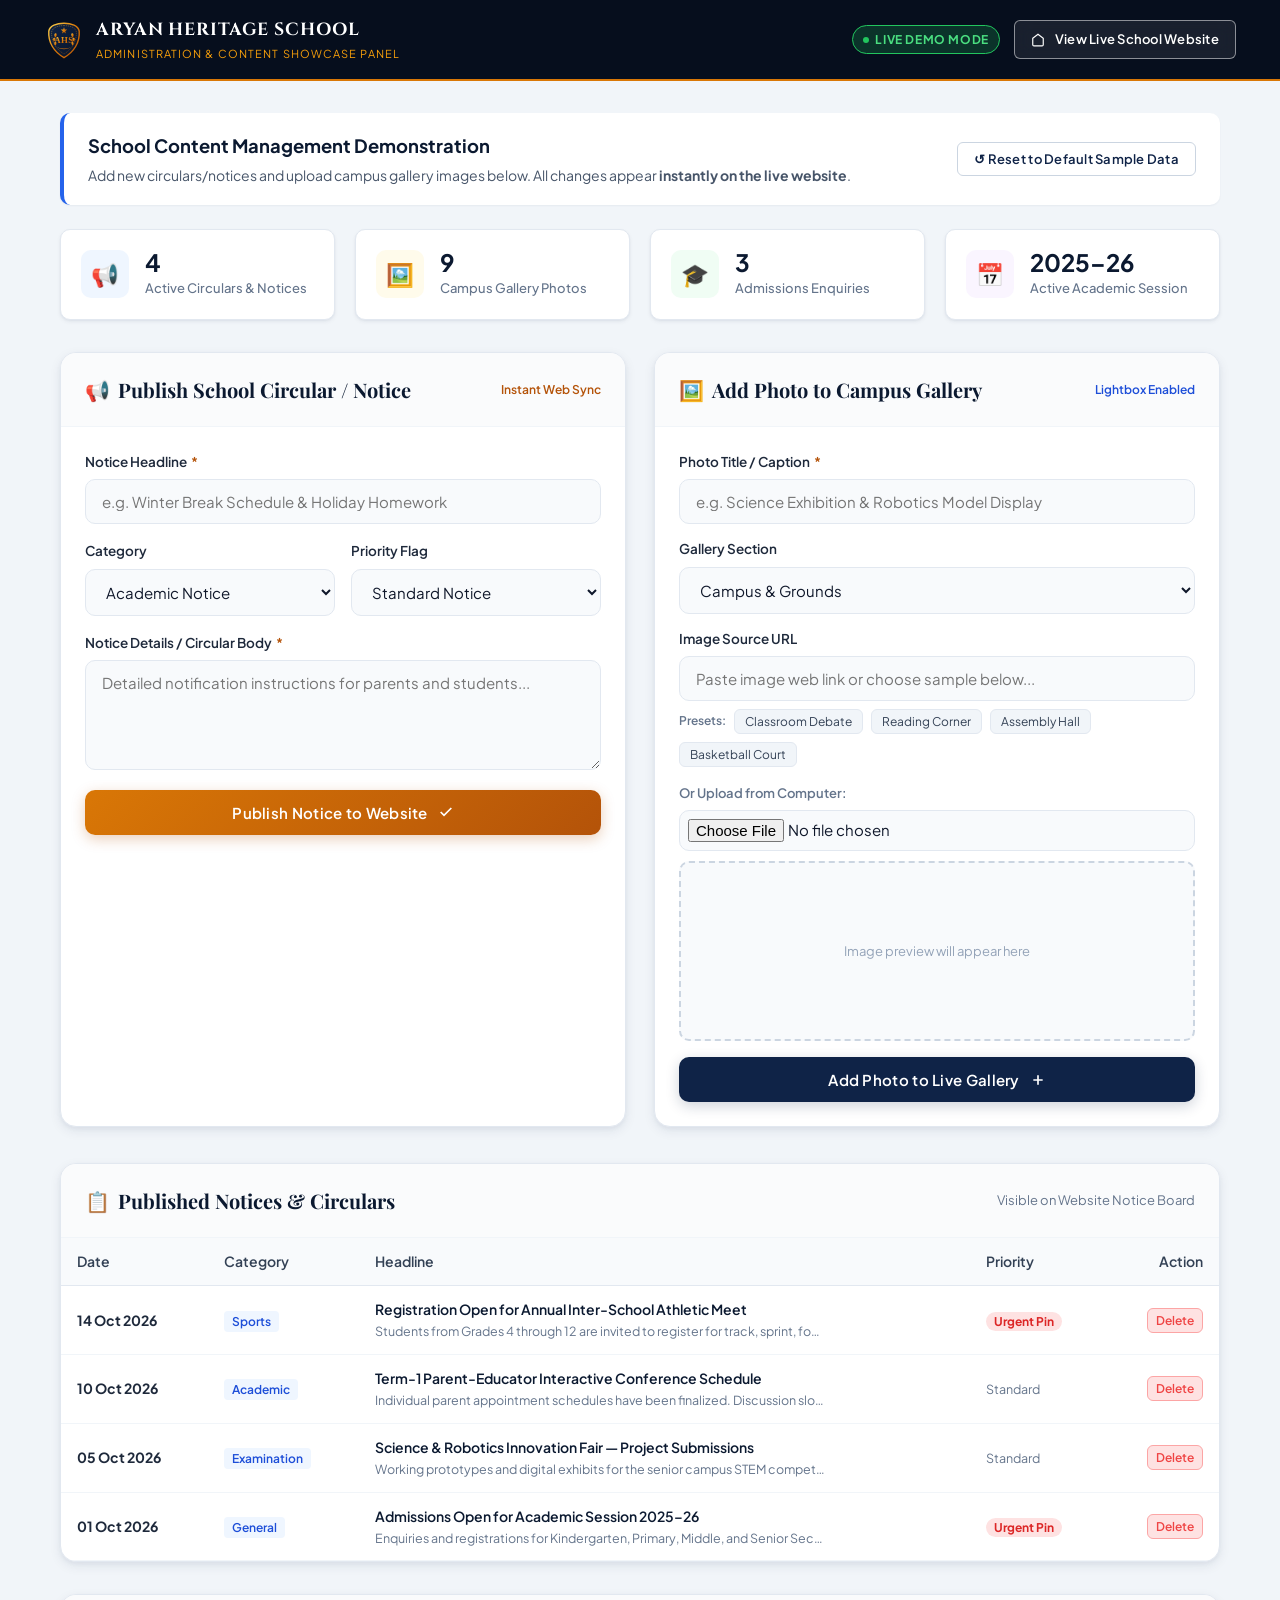
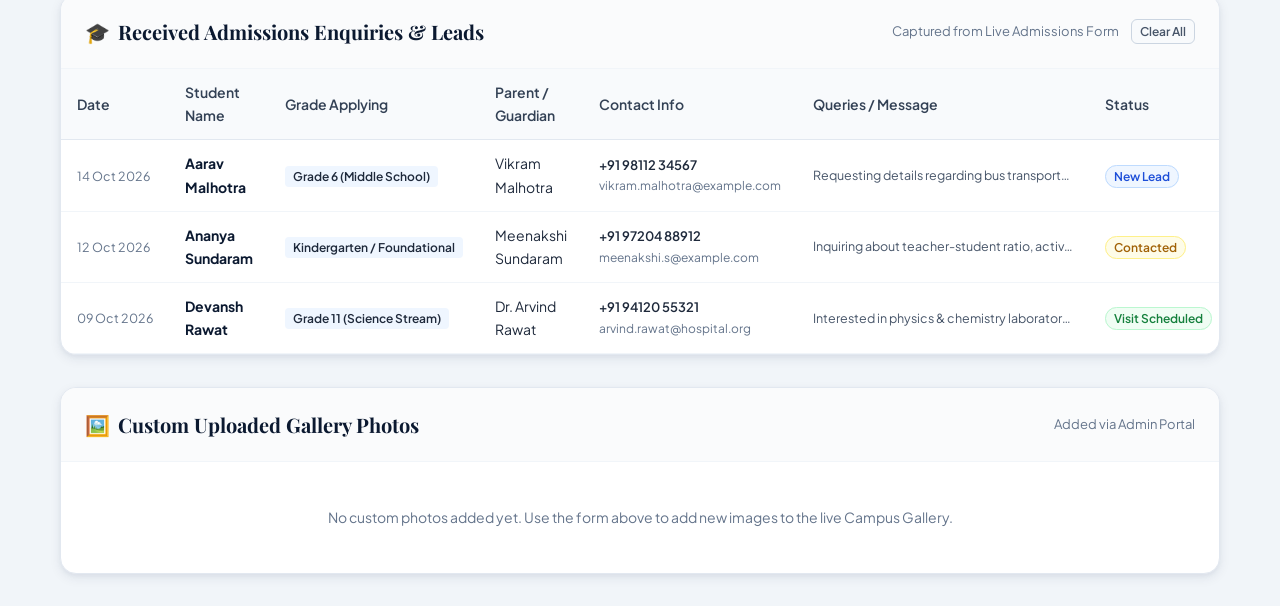
==== admin.html @ a8ad8903 "first commit" ====
<!DOCTYPE html>
<html lang="en">
<head>
  <meta charset="UTF-8">
  <meta name="viewport" content="width=device-width, initial-scale=1.0">
  <title>Admin Portal | Aryan Heritage School Showcase</title>
  <link rel="icon" type="image/svg+xml" href="assets/favicon.svg">
  
  <!-- Google Fonts -->
  <link rel="preconnect" href="https://fonts.googleapis.com">
  <link rel="preconnect" href="https://fonts.gstatic.com" crossorigin>
  <link href="https://fonts.googleapis.com/css2?family=Cinzel:wght@600;700&family=Playfair+Display:wght@600;700&family=Plus+Jakarta+Sans:wght@400;500;600;700&display=swap" rel="stylesheet">
  
  <link rel="stylesheet" href="css/style.css">
  <style>
    /* Admin Portal Specific Styles */
    .admin-body {
      background-color: #f1f5f9;
      min-height: 100vh;
      display: flex;
      flex-direction: column;
    }
    .admin-nav {
      background-color: var(--color-navy-950);
      color: #fff;
      padding: 16px 0;
      border-bottom: 2px solid var(--color-gold-400);
      position: sticky;
      top: 0;
      z-index: 100;
    }
    .admin-nav-inner {
      display: flex;
      align-items: center;
      justify-content: space-between;
      flex-wrap: wrap;
      gap: 16px;
    }
    .admin-brand {
      display: flex;
      align-items: center;
      gap: 12px;
    }
    .admin-badge-live {
      background-color: rgba(34, 197, 94, 0.2);
      border: 1px solid #22c55e;
      color: #4ade80;
      padding: 4px 10px;
      border-radius: var(--radius-full);
      font-size: 0.75rem;
      font-weight: 700;
      letter-spacing: 0.05em;
      text-transform: uppercase;
      display: flex;
      align-items: center;
      gap: 6px;
    }
    .admin-badge-live::before {
      content: "";
      width: 6px;
      height: 6px;
      border-radius: 50%;
      background-color: #22c55e;
      display: inline-block;
    }
    .admin-dashboard-container {
      max-width: 1200px;
      margin: 32px auto;
      padding: 0 20px;
      flex-grow: 1;
      width: 100%;
    }
    .admin-stats-row {
      display: grid;
      grid-template-columns: repeat(4, 1fr);
      gap: 20px;
      margin-bottom: 32px;
    }
    .admin-stat-card {
      background: #fff;
      border-radius: var(--radius-md);
      padding: 20px;
      border: 1px solid var(--color-slate-200);
      box-shadow: var(--shadow-sm);
      display: flex;
      align-items: center;
      gap: 16px;
    }
    .admin-stat-icon {
      width: 48px;
      height: 48px;
      border-radius: var(--radius-md);
      display: flex;
      align-items: center;
      justify-content: center;
      font-size: 1.4rem;
    }
    .stat-blue { background: var(--color-blue-50); color: var(--color-blue-600); }
    .stat-gold { background: var(--color-gold-50); color: var(--color-gold-500); }
    .stat-green { background: #f0fdf4; color: #16a34a; }
    .stat-purple { background: #faf5ff; color: #9333ea; }
    
    .admin-stat-val {
      font-size: 1.5rem;
      font-weight: 700;
      color: var(--color-navy-900);
      line-height: 1;
      margin-bottom: 4px;
    }
    .admin-stat-lbl {
      font-size: 0.8125rem;
      color: var(--color-slate-500);
      font-weight: 500;
    }
    .admin-main-grid {
      display: grid;
      grid-template-columns: 1fr 1fr;
      gap: 28px;
      margin-bottom: 36px;
    }
    .admin-card {
      background: #fff;
      border-radius: var(--radius-lg);
      border: 1px solid var(--color-slate-200);
      box-shadow: var(--shadow-md);
      overflow: hidden;
    }
    .admin-card-header {
      padding: 20px 24px;
      border-bottom: 1px solid var(--color-slate-100);
      display: flex;
      align-items: center;
      justify-content: space-between;
      background: #fafbfc;
    }
    .admin-card-title {
      font-family: var(--font-serif);
      font-size: 1.25rem;
      font-weight: 700;
      color: var(--color-navy-900);
      display: flex;
      align-items: center;
      gap: 8px;
    }
    .admin-card-body {
      padding: 24px;
    }
    .admin-preset-strip {
      display: flex;
      align-items: center;
      gap: 8px;
      margin-top: 8px;
      margin-bottom: 16px;
      flex-wrap: wrap;
    }
    .admin-preset-btn {
      font-size: 0.75rem;
      padding: 4px 10px;
      border-radius: var(--radius-sm);
      background: var(--color-slate-100);
      border: 1px solid var(--color-slate-200);
      color: var(--color-slate-700);
      cursor: pointer;
      transition: var(--transition);
    }
    .admin-preset-btn:hover {
      background: var(--color-navy-800);
      color: #fff;
    }
    .admin-img-preview-box {
      width: 100%;
      height: 180px;
      border-radius: var(--radius-md);
      border: 2px dashed var(--color-slate-300);
      background: #f8fafc;
      display: flex;
      align-items: center;
      justify-content: center;
      overflow: hidden;
      margin-top: 8px;
      margin-bottom: 16px;
    }
    .admin-img-preview {
      width: 100%;
      height: 100%;
      object-fit: cover;
      display: none;
    }
    .admin-img-placeholder {
      font-size: 0.8125rem;
      color: var(--color-slate-400);
      text-align: center;
    }
    .admin-toast {
      position: fixed;
      bottom: 24px;
      right: 24px;
      background: var(--color-navy-900);
      color: #fff;
      padding: 14px 20px;
      border-radius: var(--radius-md);
      box-shadow: 0 10px 30px rgba(0, 0, 0, 0.3);
      border-left: 4px solid var(--color-gold-400);
      display: flex;
      align-items: center;
      gap: 12px;
      z-index: 9999;
      transform: translateY(100px);
      opacity: 0;
      transition: all 0.3s ease;
      font-size: 0.9375rem;
    }
    .admin-toast.show {
      transform: translateY(0);
      opacity: 1;
    }
    .admin-table {
      width: 100%;
      border-collapse: collapse;
      font-size: 0.875rem;
    }
    .admin-table th {
      background: #f8fafc;
      padding: 12px 16px;
      text-align: left;
      font-weight: 600;
      color: var(--color-slate-700);
      border-bottom: 1px solid var(--color-slate-200);
    }
    .admin-table td {
      padding: 12px 16px;
      border-bottom: 1px solid var(--color-slate-100);
      color: var(--color-slate-800);
    }
    .admin-delete-btn {
      color: #ef4444;
      background: #fee2e2;
      border: 1px solid #fca5a5;
      padding: 4px 8px;
      border-radius: var(--radius-sm);
      font-size: 0.75rem;
      cursor: pointer;
      font-weight: 600;
      transition: var(--transition);
    }
    .admin-delete-btn:hover {
      background: #ef4444;
      color: #fff;
    }
    .badge-lead {
      background: #eff6ff;
      color: #1d4ed8;
      border: 1px solid #bfdbfe;
      padding: 3px 8px;
      border-radius: var(--radius-full);
      font-size: 0.75rem;
      font-weight: 600;
      white-space: nowrap;
    }
    .badge-contacted {
      background: #fefce8;
      color: #a16207;
      border: 1px solid #fef08a;
      padding: 3px 8px;
      border-radius: var(--radius-full);
      font-size: 0.75rem;
      font-weight: 600;
      white-space: nowrap;
    }
    .badge-scheduled {
      background: #f0fdf4;
      color: #15803d;
      border: 1px solid #bbf7d0;
      padding: 3px 8px;
      border-radius: var(--radius-full);
      font-size: 0.75rem;
      font-weight: 600;
      white-space: nowrap;
    }
    @media (max-width: 900px) {
      .admin-stats-row { grid-template-columns: repeat(2, 1fr); }
      .admin-main-grid { grid-template-columns: 1fr; }
    }
    @media (max-width: 600px) {
      .admin-stats-row { grid-template-columns: 1fr; }
    }
  </style>
</head>
<body class="admin-body">

  <!-- Admin Navigation Bar -->
  <header class="admin-nav">
    <div class="container admin-nav-inner">
      <div class="admin-brand">
        <img src="assets/favicon.svg" alt="AHS Crest" width="40" height="40">
        <div>
          <div style="font-family: var(--font-display); font-size: 1.1rem; font-weight: 700; letter-spacing: 0.05em;">ARYAN HERITAGE SCHOOL</div>
          <div style="font-size: 0.6875rem; color: var(--color-gold-300); text-transform: uppercase; letter-spacing: 0.1em;">Administration & Content Showcase Panel</div>
        </div>
      </div>
      <div style="display: flex; align-items: center; gap: 14px;">
        <span class="admin-badge-live">Live Demo Mode</span>
        <a href="index.html" class="btn btn-outline-white btn-sm">
          <svg width="14" height="14" viewBox="0 0 24 24" fill="none" stroke="currentColor" stroke-width="2">
            <path d="M3 9l9-7 9 7v11a2 2 0 0 1-2 2H5a2 2 0 0 1-2-2z"></path>
          </svg>
          <span>View Live School Website</span>
        </a>
      </div>
    </div>
  </header>

  <!-- Dashboard Container -->
  <main class="admin-dashboard-container">
    
    <!-- Welcome Notice -->
    <div style="background: #fff; padding: 18px 24px; border-radius: var(--radius-md); margin-bottom: 24px; border-left: 4px solid var(--color-blue-500); display: flex; align-items: center; justify-content: space-between; flex-wrap: wrap; gap: 12px; box-shadow: var(--shadow-xs);">
      <div>
        <h2 style="font-size: 1.15rem; color: var(--color-navy-900); font-weight: 700; margin-bottom: 2px;">School Content Management Demonstration</h2>
        <p style="font-size: 0.875rem; color: var(--color-slate-600); margin: 0;">Add new circulars/notices and upload campus gallery images below. All changes appear <strong>instantly on the live website</strong>.</p>
      </div>
      <button id="resetDemoBtn" class="btn btn-outline btn-sm" style="font-size: 0.8125rem;">
        <span>↺ Reset to Default Sample Data</span>
      </button>
    </div>

    <!-- Quick Stats Row -->
    <section class="admin-stats-row" aria-label="Portal Metrics">
      <div class="admin-stat-card">
        <div class="admin-stat-icon stat-blue">📢</div>
        <div>
          <div class="admin-stat-val" id="statNoticeCount">4</div>
          <div class="admin-stat-lbl">Active Circulars & Notices</div>
        </div>
      </div>
      <div class="admin-stat-card">
        <div class="admin-stat-icon stat-gold">🖼️</div>
        <div>
          <div class="admin-stat-val" id="statGalleryCount">9</div>
          <div class="admin-stat-lbl">Campus Gallery Photos</div>
        </div>
      </div>
      <div class="admin-stat-card">
        <div class="admin-stat-icon stat-green">🎓</div>
        <div>
          <div class="admin-stat-val" id="statEnquiryCount">3</div>
          <div class="admin-stat-lbl">Admissions Enquiries</div>
        </div>
      </div>
      <div class="admin-stat-card">
        <div class="admin-stat-icon stat-purple">📅</div>
        <div>
          <div class="admin-stat-val">2025–26</div>
          <div class="admin-stat-lbl">Active Academic Session</div>
        </div>
      </div>
    </section>

    <!-- Main Two-Column Workflow -->
    <div class="admin-main-grid">
      
      <!-- Panel 1: Add New School Notice -->
      <section class="admin-card">
        <div class="admin-card-header">
          <h3 class="admin-card-title">
            <span>📢</span> Publish School Circular / Notice
          </h3>
          <span style="font-size: 0.75rem; color: var(--color-gold-500); font-weight: 600;">Instant Web Sync</span>
        </div>
        <div class="admin-card-body">
          <form id="addNoticeForm">
            <div class="form-group" style="margin-bottom: 16px;">
              <label for="noticeTitle" class="form-label">Notice Headline <span class="required">*</span></label>
              <input type="text" id="noticeTitle" class="form-input" placeholder="e.g. Winter Break Schedule & Holiday Homework" required>
            </div>

            <div style="display: grid; grid-template-columns: 1fr 1fr; gap: 16px; margin-bottom: 16px;">
              <div class="form-group">
                <label for="noticeCategory" class="form-label">Category</label>
                <select id="noticeCategory" class="form-select">
                  <option value="Academic">Academic Notice</option>
                  <option value="Examination">Examinations</option>
                  <option value="Events">School Events</option>
                  <option value="Sports">Sports & Athletics</option>
                  <option value="General">General Circular</option>
                </select>
              </div>

              <div class="form-group">
                <label for="noticePriority" class="form-label">Priority Flag</label>
                <select id="noticePriority" class="form-select">
                  <option value="Normal">Standard Notice</option>
                  <option value="Urgent">Important / Urgent Pin</option>
                </select>
              </div>
            </div>

            <div class="form-group" style="margin-bottom: 20px;">
              <label for="noticeContent" class="form-label">Notice Details / Circular Body <span class="required">*</span></label>
              <textarea id="noticeContent" class="form-textarea" placeholder="Detailed notification instructions for parents and students..." style="min-height: 110px;" required></textarea>
            </div>

            <button type="submit" class="btn btn-primary" style="width: 100%;">
              <span>Publish Notice to Website</span>
              <svg width="16" height="16" viewBox="0 0 24 24" fill="none" stroke="currentColor" stroke-width="2.5">
                <polyline points="20 6 9 17 4 12"></polyline>
              </svg>
            </button>
          </form>
        </div>
      </section>

      <!-- Panel 2: Add New Gallery Photo -->
      <section class="admin-card">
        <div class="admin-card-header">
          <h3 class="admin-card-title">
            <span>🖼️</span> Add Photo to Campus Gallery
          </h3>
          <span style="font-size: 0.75rem; color: var(--color-blue-600); font-weight: 600;">Lightbox Enabled</span>
        </div>
        <div class="admin-card-body">
          <form id="addGalleryForm">
            <div class="form-group" style="margin-bottom: 14px;">
              <label for="galleryTitle" class="form-label">Photo Title / Caption <span class="required">*</span></label>
              <input type="text" id="galleryTitle" class="form-input" placeholder="e.g. Science Exhibition & Robotics Model Display" required>
            </div>

            <div class="form-group" style="margin-bottom: 14px;">
              <label for="galleryCategory" class="form-label">Gallery Section</label>
              <select id="galleryCategory" class="form-select">
                <option value="campus">Campus & Grounds</option>
                <option value="academics">Classrooms & Laboratories</option>
                <option value="activities">Sports & Creative Arts</option>
                <option value="events">School Events & Celebrations</option>
              </select>
            </div>

            <div class="form-group">
              <label for="galleryImageUrl" class="form-label">Image Source URL</label>
              <input type="url" id="galleryImageUrl" class="form-input" placeholder="Paste image web link or choose sample below...">
            </div>

            <!-- Quick sample photos preset strip -->
            <div class="admin-preset-strip">
              <span style="font-size: 0.75rem; color: var(--color-slate-500); font-weight: 600;">Presets:</span>
              <button type="button" class="admin-preset-btn" data-url="https://images.unsplash.com/photo-1577896851231-70ef18881754?auto=format&fit=crop&w=800&q=80">Classroom Debate</button>
              <button type="button" class="admin-preset-btn" data-url="https://images.unsplash.com/photo-1544717305-2782549b5136?auto=format&fit=crop&w=800&q=80">Reading Corner</button>
              <button type="button" class="admin-preset-btn" data-url="https://images.unsplash.com/photo-1511632765486-a01980e01a18?auto=format&fit=crop&w=800&q=80">Assembly Hall</button>
              <button type="button" class="admin-preset-btn" data-url="https://images.unsplash.com/photo-1546519638-68e109498ffc?auto=format&fit=crop&w=800&q=80">Basketball Court</button>
            </div>

            <!-- Local Device Upload -->
            <div class="form-group" style="margin-bottom: 10px;">
              <label for="galleryFileInput" class="form-label" style="font-size: 0.8125rem; color: var(--color-slate-500);">Or Upload from Computer:</label>
              <input type="file" id="galleryFileInput" accept="image/*" class="form-input" style="padding: 8px;">
            </div>

            <!-- Image Preview Box -->
            <div class="admin-img-preview-box" id="adminImgPreviewBox">
              <img src="" alt="Preview" id="adminImgPreview" class="admin-img-preview">
              <span class="admin-img-placeholder" id="adminImgPlaceholder">Image preview will appear here</span>
            </div>

            <button type="submit" class="btn btn-navy" style="width: 100%;">
              <span>Add Photo to Live Gallery</span>
              <svg width="16" height="16" viewBox="0 0 24 24" fill="none" stroke="currentColor" stroke-width="2.5">
                <line x1="12" y1="5" x2="12" y2="19"></line>
                <line x1="5" y1="12" x2="19" y2="12"></line>
              </svg>
            </button>
          </form>
        </div>
      </section>

    </div>

    <!-- Published Notices Management Table -->
    <section class="admin-card" style="margin-bottom: 32px;">
      <div class="admin-card-header">
        <h3 class="admin-card-title">
          <span>📋</span> Published Notices & Circulars
        </h3>
        <span style="font-size: 0.8125rem; color: var(--color-slate-500);">Visible on Website Notice Board</span>
      </div>
      <div style="overflow-x: auto;">
        <table class="admin-table">
          <thead>
            <tr>
              <th>Date</th>
              <th>Category</th>
              <th>Headline</th>
              <th>Priority</th>
              <th style="text-align: right;">Action</th>
            </tr>
          </thead>
          <tbody id="noticesTableBody">
            <!-- Dynamically populated via JS -->
          </tbody>
        </table>
      </div>
    </section>

    <!-- Received Admission Enquiries Table -->
    <section class="admin-card" style="margin-bottom: 32px;">
      <div class="admin-card-header">
        <h3 class="admin-card-title">
          <span>🎓</span> Received Admissions Enquiries & Leads
        </h3>
        <div style="display: flex; align-items: center; gap: 12px;">
          <span style="font-size: 0.8125rem; color: var(--color-slate-500);">Captured from Live Admissions Form</span>
          <button type="button" id="clearEnquiriesBtn" class="admin-delete-btn" style="background: #f8fafc; border-color: var(--color-slate-300); color: var(--color-slate-600);">Clear All</button>
        </div>
      </div>
      <div style="overflow-x: auto;">
        <table class="admin-table">
          <thead>
            <tr>
              <th>Date</th>
              <th>Student Name</th>
              <th>Grade Applying</th>
              <th>Parent / Guardian</th>
              <th>Contact Info</th>
              <th>Queries / Message</th>
              <th>Status</th>
              <th style="text-align: right;">Action</th>
            </tr>
          </thead>
          <tbody id="enquiriesTableBody">
            <!-- Dynamically populated via JS -->
          </tbody>
        </table>
      </div>
    </section>

    <!-- Published Gallery Photos Grid -->
    <section class="admin-card">
      <div class="admin-card-header">
        <h3 class="admin-card-title">
          <span>🖼️</span> Custom Uploaded Gallery Photos
        </h3>
        <span style="font-size: 0.8125rem; color: var(--color-slate-500);">Added via Admin Portal</span>
      </div>
      <div class="admin-card-body" id="customPhotosContainer">
        <!-- Dynamically populated via JS -->
      </div>
    </section>

  </main>

  <!-- Toast Notification -->
  <div class="admin-toast" id="adminToast">
    <span id="adminToastMsg">Notice successfully published!</span>
  </div>

  <script src="js/config.js"></script>
  <script>
    /**
     * Admin Portal Logic & Storage Management
     */
    const DEFAULT_NOTICES = [
      {
        id: "n-1",
        title: "Registration Open for Annual Inter-School Athletic Meet",
        category: "Sports",
        priority: "Urgent",
        date: "14 Oct 2026",
        content: "Students from Grades 4 through 12 are invited to register for track, sprint, football, and athletic field selections with their respective sports masters."
      },
      {
        id: "n-2",
        title: "Term-1 Parent-Educator Interactive Conference Schedule",
        category: "Academic",
        priority: "Normal",
        date: "10 Oct 2026",
        content: "Individual parent appointment schedules have been finalized. Discussion slots will focus on mid-term holistic academic and behavioral evaluations."
      },
      {
        id: "n-3",
        title: "Science & Robotics Innovation Fair — Project Submissions",
        category: "Examination",
        priority: "Normal",
        date: "05 Oct 2026",
        content: "Working prototypes and digital exhibits for the senior campus STEM competition must be registered with the Science Faculty by month-end."
      },
      {
        id: "n-4",
        title: "Admissions Open for Academic Session 2025–26",
        category: "General",
        priority: "Urgent",
        date: "01 Oct 2026",
        content: "Enquiries and registrations for Kindergarten, Primary, Middle, and Senior Secondary admissions are currently active."
      }
    ];

    const DEFAULT_ENQUIRIES = [
      {
        id: "enq-101",
        date: "14 Oct 2026",
        studentName: "Aarav Malhotra",
        classApplying: "Grade 6 (Middle School)",
        parentName: "Vikram Malhotra",
        phone: "+91 98112 34567",
        email: "vikram.malhotra@example.com",
        message: "Requesting details regarding bus transportation route from Haridwar/Roshanabad corridor.",
        status: "New Lead"
      },
      {
        id: "enq-102",
        date: "12 Oct 2026",
        studentName: "Ananya Sundaram",
        classApplying: "Kindergarten / Foundational",
        parentName: "Meenakshi Sundaram",
        phone: "+91 97204 88912",
        email: "meenakshi.s@example.com",
        message: "Inquiring about teacher-student ratio, activity-based curriculum, and campus security provisions.",
        status: "Contacted"
      },
      {
        id: "enq-103",
        date: "09 Oct 2026",
        studentName: "Devansh Rawat",
        classApplying: "Grade 11 (Science Stream)",
        parentName: "Dr. Arvind Rawat",
        phone: "+91 94120 55321",
        email: "arvind.rawat@hospital.org",
        message: "Interested in physics & chemistry laboratory facilities and integrated entrance preparation guidance.",
        status: "Visit Scheduled"
      }
    ];

    document.addEventListener("DOMContentLoaded", () => {
      initAdminPanel();
    });

    function cleanupTestCards() {
      try {
        const stored = localStorage.getItem("ahs_school_notices");
        if (stored) {
          let notices = JSON.parse(stored);
          notices = notices.filter(n => n.title && n.title.trim().toLowerCase() !== "hello");
          localStorage.setItem("ahs_school_notices", JSON.stringify(notices));
        }
      } catch (e) { }

      try {
        localStorage.removeItem("ahs_custom_gallery");
      } catch (e) { }
    }

    function getStoredNotices() {
      cleanupTestCards();
      const stored = localStorage.getItem("ahs_school_notices");
      if (stored) {
        try {
          let parsed = JSON.parse(stored);
          parsed = parsed.filter(n => n.title && n.title.trim().toLowerCase() !== "hello");
          return parsed;
        } catch (e) { }
      }
      return DEFAULT_NOTICES;
    }

    function saveNotices(notices) {
      localStorage.setItem("ahs_school_notices", JSON.stringify(notices));
    }

    function getStoredEnquiries() {
      const stored = localStorage.getItem("ahs_admissions_enquiries");
      if (stored) {
        try {
          const parsed = JSON.parse(stored);
          if (Array.isArray(parsed) && parsed.length > 0) return parsed;
        } catch (e) { }
      }
      return DEFAULT_ENQUIRIES;
    }

    function saveEnquiries(enquiries) {
      localStorage.setItem("ahs_admissions_enquiries", JSON.stringify(enquiries));
    }

    function getStoredPhotos() {
      const stored = localStorage.getItem("ahs_custom_gallery");
      if (stored) {
        try { return JSON.parse(stored); } catch (e) { }
      }
      return [];
    }

    function savePhotos(photos) {
      localStorage.setItem("ahs_custom_gallery", JSON.stringify(photos));
    }

    function showToast(msg) {
      const toast = document.getElementById("adminToast");
      const toastMsg = document.getElementById("adminToastMsg");
      if (!toast || !toastMsg) return;
      toastMsg.textContent = msg;
      toast.classList.add("show");
      setTimeout(() => {
        toast.classList.remove("show");
      }, 3500);
    }

    function initAdminPanel() {
      renderNoticesTable();
      renderCustomPhotos();
      renderEnquiriesTable();
      updateStats();

      // Image Preset Buttons
      const presetBtns = document.querySelectorAll(".admin-preset-btn");
      const urlInput = document.getElementById("galleryImageUrl");
      const previewImg = document.getElementById("adminImgPreview");
      const placeholder = document.getElementById("adminImgPlaceholder");

      presetBtns.forEach(btn => {
        btn.addEventListener("click", () => {
          const url = btn.getAttribute("data-url");
          urlInput.value = url;
          previewImg.src = url;
          previewImg.style.display = "block";
          placeholder.style.display = "none";
        });
      });

      urlInput?.addEventListener("input", () => {
        if (urlInput.value.trim()) {
          previewImg.src = urlInput.value.trim();
          previewImg.style.display = "block";
          placeholder.style.display = "none";
        } else {
          previewImg.style.display = "none";
          placeholder.style.display = "block";
        }
      });

      // File Input to Base64
      const fileInput = document.getElementById("galleryFileInput");
      fileInput?.addEventListener("change", (e) => {
        const file = e.target.files[0];
        if (file) {
          const reader = new FileReader();
          reader.onload = (event) => {
            urlInput.value = event.target.result;
            previewImg.src = event.target.result;
            previewImg.style.display = "block";
            placeholder.style.display = "none";
          };
          reader.readAsDataURL(file);
        }
      });

      // Submit Notice Form
      const noticeForm = document.getElementById("addNoticeForm");
      noticeForm?.addEventListener("submit", (e) => {
        e.preventDefault();
        const title = document.getElementById("noticeTitle").value.trim();
        const category = document.getElementById("noticeCategory").value;
        const priority = document.getElementById("noticePriority").value;
        const content = document.getElementById("noticeContent").value.trim();

        if (!title || !content) return;

        const notices = getStoredNotices();
        const newNotice = {
          id: "n-" + Date.now(),
          title: title,
          category: category,
          priority: priority,
          date: new Date().toLocaleDateString("en-GB", { day: "2-digit", month: "short", year: "numeric" }),
          content: content
        };

        notices.unshift(newNotice);
        saveNotices(notices);
        noticeForm.reset();
        renderNoticesTable();
        updateStats();
        showToast("📢 Notice published! It is now live on the school website.");
      });

      // Submit Gallery Form
      const galleryForm = document.getElementById("addGalleryForm");
      galleryForm?.addEventListener("submit", (e) => {
        e.preventDefault();
        const title = document.getElementById("galleryTitle").value.trim();
        const category = document.getElementById("galleryCategory").value;
        let imageUrl = urlInput.value.trim();

        if (!imageUrl) {
          imageUrl = "https://images.unsplash.com/photo-1577896851231-70ef18881754?auto=format&fit=crop&w=800&q=80";
        }

        const photos = getStoredPhotos();
        const newPhoto = {
          id: "p-" + Date.now(),
          title: title,
          category: category,
          url: imageUrl
        };

        photos.unshift(newPhoto);
        savePhotos(photos);
        galleryForm.reset();
        previewImg.style.display = "none";
        placeholder.style.display = "block";
        renderCustomPhotos();
        updateStats();
        showToast("🖼️ Photo successfully added to the live Campus Gallery!");
      });

      // Reset to defaults
      document.getElementById("resetDemoBtn")?.addEventListener("click", () => {
        if (confirm("Reset notices, custom gallery photos, and admission enquiries to default showcase data?")) {
          localStorage.removeItem("ahs_school_notices");
          localStorage.removeItem("ahs_custom_gallery");
          localStorage.removeItem("ahs_admissions_enquiries");
          renderNoticesTable();
          renderCustomPhotos();
          renderEnquiriesTable();
          updateStats();
          showToast("Sample showcase data reset successfully.");
        }
      });

      // Clear all enquiries
      document.getElementById("clearEnquiriesBtn")?.addEventListener("click", () => {
        if (confirm("Clear all received admission enquiries?")) {
          saveEnquiries([]);
          renderEnquiriesTable();
          updateStats();
          showToast("All admissions enquiries cleared.");
        }
      });
    }

    function renderNoticesTable() {
      const tbody = document.getElementById("noticesTableBody");
      if (!tbody) return;
      const notices = getStoredNotices();
      tbody.innerHTML = "";

      if (notices.length === 0) {
        tbody.innerHTML = `<tr><td colspan="5" style="text-align: center; color: var(--color-slate-400); padding: 24px;">No notices published yet.</td></tr>`;
        return;
      }

      notices.forEach((n) => {
        const tr = document.createElement("tr");
        tr.innerHTML = `
          <td><strong>${n.date}</strong></td>
          <td><span style="background: var(--color-blue-50); color: var(--color-blue-600); padding: 3px 8px; border-radius: 4px; font-weight: 600; font-size: 0.75rem;">${n.category}</span></td>
          <td>
            <div style="font-weight: 600; color: var(--color-navy-900);">${n.title}</div>
            <div style="font-size: 0.78125rem; color: var(--color-slate-500); max-width: 450px; overflow: hidden; text-overflow: ellipsis; white-space: nowrap;">${n.content}</div>
          </td>
          <td>
            ${n.priority === "Urgent" 
              ? '<span style="background: #fee2e2; color: #dc2626; padding: 2px 8px; border-radius: var(--radius-full); font-size: 0.75rem; font-weight: 700;">Urgent Pin</span>' 
              : '<span style="color: var(--color-slate-500); font-size: 0.78125rem;">Standard</span>'}
          </td>
          <td style="text-align: right;">
            <button class="admin-delete-btn" onclick="deleteNotice('${n.id}')">Delete</button>
          </td>
        `;
        tbody.appendChild(tr);
      });
    }

    function renderEnquiriesTable() {
      const tbody = document.getElementById("enquiriesTableBody");
      if (!tbody) return;
      const enquiries = getStoredEnquiries();
      tbody.innerHTML = "";

      if (enquiries.length === 0) {
        tbody.innerHTML = `<tr><td colspan="8" style="text-align: center; color: var(--color-slate-400); padding: 24px;">No admissions enquiries received yet. Submitting an enquiry on the main website will instantly appear here!</td></tr>`;
        return;
      }

      enquiries.forEach((e) => {
        let badgeClass = "badge-lead";
        if (e.status === "Contacted") badgeClass = "badge-contacted";
        else if (e.status === "Visit Scheduled") badgeClass = "badge-scheduled";

        const tr = document.createElement("tr");
        tr.innerHTML = `
          <td><span style="font-size: 0.78125rem; color: var(--color-slate-500); white-space: nowrap;">${e.date || "-"}</span></td>
          <td><strong style="color: var(--color-navy-900);">${e.studentName || "-"}</strong></td>
          <td><span style="background: var(--color-blue-50); color: var(--color-blue-700); padding: 3px 8px; border-radius: 4px; font-weight: 600; font-size: 0.75rem; white-space: nowrap;">${e.classApplying || "-"}</span></td>
          <td><div>${e.parentName || "-"}</div></td>
          <td>
            <div style="font-size: 0.8125rem; font-weight: 600; color: var(--color-slate-800);">${e.phone || "-"}</div>
            <div style="font-size: 0.75rem; color: var(--color-slate-500);">${e.email || "-"}</div>
          </td>
          <td>
            <div style="font-size: 0.78125rem; color: var(--color-slate-600); max-width: 260px; overflow: hidden; text-overflow: ellipsis; white-space: nowrap;" title="${e.message || ''}">${e.message || "-"}</div>
          </td>
          <td><span class="${badgeClass}">${e.status || "New Lead"}</span></td>
          <td style="text-align: right;">
            <button class="admin-delete-btn" onclick="deleteEnquiry('${e.id}')">Delete</button>
          </td>
        `;
        tbody.appendChild(tr);
      });
    }

    function renderCustomPhotos() {
      const container = document.getElementById("customPhotosContainer");
      if (!container) return;
      const photos = getStoredPhotos();
      container.innerHTML = "";

      if (photos.length === 0) {
        container.innerHTML = `
          <div style="text-align: center; color: var(--color-slate-500); padding: 20px 0; font-size: 0.875rem;">
            No custom photos added yet. Use the form above to add new images to the live Campus Gallery.
          </div>
        `;
        return;
      }

      const grid = document.createElement("div");
      grid.style.display = "grid";
      grid.style.gridTemplateColumns = "repeat(auto-fill, minmax(180px, 1fr))";
      grid.style.gap = "16px";

      photos.forEach(p => {
        const item = document.createElement("div");
        item.style.position = "relative";
        item.style.borderRadius = "8px";
        item.style.overflow = "hidden";
        item.style.border = "1px solid var(--color-slate-200)";
        item.style.boxShadow = "var(--shadow-xs)";
        item.innerHTML = `
          <div style="height: 120px; overflow: hidden;">
            <img src="${p.url}" alt="${p.title}" style="width: 100%; height: 100%; object-fit: cover;">
          </div>
          <div style="padding: 10px; background: #fff;">
            <div style="font-size: 0.8125rem; font-weight: 600; color: var(--color-navy-900); overflow: hidden; text-overflow: ellipsis; white-space: nowrap;">${p.title}</div>
            <div style="display: flex; align-items: center; justify-content: space-between; margin-top: 6px;">
              <span style="font-size: 0.6875rem; text-transform: uppercase; color: var(--color-gold-500); font-weight: 700;">${p.category}</span>
              <button class="admin-delete-btn" onclick="deletePhoto('${p.id}')">Remove</button>
            </div>
          </div>
        `;
        grid.appendChild(item);
      });

      container.appendChild(grid);
    }

    window.deleteNotice = function(id) {
      let notices = getStoredNotices();
      notices = notices.filter(n => n.id !== id);
      saveNotices(notices);
      renderNoticesTable();
      updateStats();
      showToast("Notice deleted.");
    };

    window.deleteEnquiry = function(id) {
      let enquiries = getStoredEnquiries();
      enquiries = enquiries.filter(e => e.id !== id);
      saveEnquiries(enquiries);
      renderEnquiriesTable();
      updateStats();
      showToast("Admissions enquiry deleted.");
    };

    window.deletePhoto = function(id) {
      let photos = getStoredPhotos();
      photos = photos.filter(p => p.id !== id);
      savePhotos(photos);
      renderCustomPhotos();
      updateStats();
      showToast("Photo removed from live gallery.");
    };

    function updateStats() {
      const notices = getStoredNotices();
      const photos = getStoredPhotos();
      const enquiries = getStoredEnquiries();
      const nEl = document.getElementById("statNoticeCount");
      const pEl = document.getElementById("statGalleryCount");
      const eEl = document.getElementById("statEnquiryCount");
      if (nEl) nEl.textContent = notices.length;
      if (pEl) pEl.textContent = 9 + photos.length;
      if (eEl) eEl.textContent = enquiries.length;
    }
  </script>
</body>
</html>
---- css/style.css ----
/* ==========================================================================
   ARYAN HERITAGE SCHOOL - Premium Stylesheet
   Color Palette: Deep Navy, Royal Blue, Pure White, Warm Gold Accents
   Typography: Playfair Display / Cinzel (Headings) & Plus Jakarta Sans (Body)
   ========================================================================== */

/* --------------------------------------------------------------------------
   CSS Variables & Design Tokens
   -------------------------------------------------------------------------- */
:root {
  /* Brand Primary - Deep Navy */
  --color-navy-950: #060e1d;
  --color-navy-900: #0b1930;
  --color-navy-800: #0f2347;
  --color-navy-700: #173266;
  --color-navy-600: #1f4287;
  
  /* Brand Secondary - Royal Blue */
  --color-blue-600: #1d4ed8;
  --color-blue-500: #2563eb;
  --color-blue-400: #3b82f6;
  --color-blue-100: #dbeafe;
  --color-blue-50:  #eff6ff;
  
  /* Warm Gold Accents */
  --color-gold-600: #92400e;
  --color-gold-500: #b45309;
  --color-gold-400: #d97706;
  --color-gold-300: #f59e0b;
  --color-gold-200: #fde68a;
  --color-gold-100: #fef3c7;
  --color-gold-50:  #fffbeb;

  /* Neutrals */
  --color-white: #ffffff;
  --color-slate-50:  #f8fafc;
  --color-slate-100: #f1f5f9;
  --color-slate-200: #e2e8f0;
  --color-slate-300: #cbd5e1;
  --color-slate-400: #94a3b8;
  --color-slate-500: #64748b;
  --color-slate-600: #475569;
  --color-slate-700: #334155;
  --color-slate-800: #1e293b;
  --color-slate-900: #0f172a;

  /* Status Colors */
  --color-success: #15803d;
  --color-success-bg: #dcfce7;
  --color-error: #b91c1c;
  --color-error-bg: #fee2e2;

  /* Typography */
  --font-serif: 'Playfair Display', Georgia, serif;
  --font-display: 'Cinzel', 'Playfair Display', serif;
  --font-sans: 'Plus Jakarta Sans', -apple-system, BlinkMacSystemFont, 'Segoe UI', Roboto, Helvetica, Arial, sans-serif;

  /* Shadows */
  --shadow-xs: 0 1px 2px rgba(15, 35, 71, 0.05);
  --shadow-sm: 0 2px 4px rgba(15, 35, 71, 0.06), 0 1px 2px rgba(15, 35, 71, 0.04);
  --shadow-md: 0 4px 12px rgba(15, 35, 71, 0.08), 0 2px 4px rgba(15, 35, 71, 0.04);
  --shadow-lg: 0 12px 24px -4px rgba(15, 35, 71, 0.12), 0 4px 8px -2px rgba(15, 35, 71, 0.06);
  --shadow-xl: 0 20px 32px -6px rgba(15, 35, 71, 0.16), 0 8px 16px -4px rgba(15, 35, 71, 0.08);
  --shadow-gold: 0 4px 16px rgba(217, 119, 6, 0.25);

  /* Radius */
  --radius-sm: 6px;
  --radius-md: 10px;
  --radius-lg: 16px;
  --radius-xl: 24px;
  --radius-full: 9999px;

  /* Layout */
  --container-max: 1240px;
  --navbar-height: 84px;
  --transition: all 0.25s cubic-bezier(0.16, 1, 0.3, 1);
}

/* --------------------------------------------------------------------------
   Reset & Base Styles
   -------------------------------------------------------------------------- */
*, *::before, *::after {
  box-sizing: border-box;
  margin: 0;
  padding: 0;
}

html {
  font-size: 16px;
  scroll-behavior: smooth;
  -webkit-font-smoothing: antialiased;
  -moz-osx-font-smoothing: grayscale;
}

body {
  font-family: var(--font-sans);
  color: var(--color-slate-700);
  background-color: var(--color-white);
  line-height: 1.65;
  overflow-x: hidden;
}

img, svg {
  display: block;
  max-width: 100%;
}

a {
  color: inherit;
  text-decoration: none;
  transition: var(--transition);
}

button {
  font-family: inherit;
  cursor: pointer;
  border: none;
  background: transparent;
}

input, select, textarea {
  font-family: inherit;
}

/* --------------------------------------------------------------------------
   Layout Utilities
   -------------------------------------------------------------------------- */
.container {
  width: 100%;
  max-width: var(--container-max);
  margin-left: auto;
  margin-right: auto;
  padding-left: 24px;
  padding-right: 24px;
}

.section {
  padding-top: 96px;
  padding-bottom: 96px;
  position: relative;
}

.section-light {
  background-color: var(--color-white);
}

.section-soft-blue {
  background-color: #f6f9fc;
}

.section-navy {
  background-color: var(--color-navy-900);
  color: var(--color-white);
}

/* Section Header Typography */
.section-header {
  text-align: center;
  max-width: 760px;
  margin: 0 auto 56px auto;
}

.section-eyebrow {
  display: inline-flex;
  align-items: center;
  gap: 8px;
  font-size: 0.8125rem;
  font-weight: 700;
  letter-spacing: 0.12em;
  text-transform: uppercase;
  color: var(--color-gold-400);
  margin-bottom: 12px;
}

.section-eyebrow::before,
.section-eyebrow::after {
  content: "";
  display: inline-block;
  width: 24px;
  height: 2px;
  background-color: var(--color-gold-300);
}

.section-title {
  font-family: var(--font-serif);
  font-size: clamp(2rem, 3.5vw, 2.75rem);
  font-weight: 700;
  color: var(--color-navy-900);
  line-height: 1.25;
  margin-bottom: 16px;
}

.section-navy .section-title {
  color: var(--color-white);
}

.section-subtitle {
  font-size: 1.0625rem;
  color: var(--color-slate-600);
  line-height: 1.6;
}

.section-navy .section-subtitle {
  color: var(--color-slate-300);
}

/* --------------------------------------------------------------------------
   Buttons & CTAs
   -------------------------------------------------------------------------- */
.btn {
  display: inline-flex;
  align-items: center;
  justify-content: center;
  gap: 10px;
  padding: 13px 26px;
  font-size: 0.9375rem;
  font-weight: 600;
  border-radius: var(--radius-md);
  transition: var(--transition);
  white-space: nowrap;
  letter-spacing: 0.02em;
}

.btn-primary {
  background: linear-gradient(135deg, var(--color-gold-400), var(--color-gold-500));
  color: var(--color-white);
  box-shadow: 0 4px 14px rgba(180, 83, 9, 0.28);
}

.btn-primary:hover {
  background: linear-gradient(135deg, var(--color-gold-300), var(--color-gold-400));
  box-shadow: 0 6px 20px rgba(180, 83, 9, 0.38);
  transform: translateY(-2px);
}

.btn-navy {
  background-color: var(--color-navy-800);
  color: var(--color-white);
  box-shadow: 0 4px 14px rgba(15, 35, 71, 0.2);
}

.btn-navy:hover {
  background-color: var(--color-navy-700);
  box-shadow: 0 6px 20px rgba(15, 35, 71, 0.3);
  transform: translateY(-2px);
}

.btn-outline {
  border: 1.5px solid var(--color-slate-300);
  background-color: var(--color-white);
  color: var(--color-navy-800);
}

.btn-outline:hover {
  border-color: var(--color-gold-400);
  color: var(--color-gold-500);
  transform: translateY(-2px);
  box-shadow: var(--shadow-sm);
}

.btn-outline-white {
  border: 1.5px solid rgba(255, 255, 255, 0.5);
  background-color: rgba(255, 255, 255, 0.08);
  color: var(--color-white);
  backdrop-filter: blur(8px);
}

.btn-outline-white:hover {
  background-color: var(--color-white);
  color: var(--color-navy-900);
  border-color: var(--color-white);
  transform: translateY(-2px);
  box-shadow: 0 8px 24px rgba(0, 0, 0, 0.2);
}

.btn-sm {
  padding: 8px 16px;
  font-size: 0.8125rem;
  border-radius: var(--radius-sm);
}

.btn-lg {
  padding: 16px 34px;
  font-size: 1.0625rem;
}

/* --------------------------------------------------------------------------
   Top Notification Banner
   -------------------------------------------------------------------------- */
.top-bar {
  background-color: var(--color-navy-950);
  color: var(--color-slate-300);
  font-size: 0.8125rem;
  padding: 9px 0;
  border-bottom: 1px solid rgba(255, 255, 255, 0.08);
}

.top-bar-inner {
  display: flex;
  align-items: center;
  justify-content: space-between;
  flex-wrap: wrap;
  gap: 12px;
}

.top-bar-left, .top-bar-right {
  display: flex;
  align-items: center;
  gap: 20px;
}

.top-bar-item {
  display: inline-flex;
  align-items: center;
  gap: 7px;
  color: var(--color-slate-300);
}

.top-bar-item:hover {
  color: var(--color-gold-200);
}

.top-bar-badge {
  background-color: rgba(217, 119, 6, 0.2);
  color: var(--color-gold-200);
  border: 1px solid rgba(217, 119, 6, 0.4);
  padding: 2px 10px;
  border-radius: var(--radius-full);
  font-size: 0.75rem;
  font-weight: 600;
  letter-spacing: 0.04em;
}

/* --------------------------------------------------------------------------
   Sticky Navigation Bar
   -------------------------------------------------------------------------- */
.navbar-wrapper {
  position: sticky;
  top: 0;
  z-index: 1000;
  background-color: rgba(255, 255, 255, 0.98);
  backdrop-filter: blur(12px);
  box-shadow: 0 2px 14px rgba(15, 35, 71, 0.08);
  transition: all 0.3s ease;
}

.navbar-wrapper.scrolled {
  box-shadow: 0 4px 20px rgba(15, 35, 71, 0.12);
  background-color: rgba(255, 255, 255, 0.99);
}

.navbar-container {
  max-width: 1400px;
}

.navbar-inner {
  display: flex;
  align-items: center;
  justify-content: space-between;
  height: var(--navbar-height);
  gap: 16px;
}

/* Brand / Crest */
.brand {
  display: flex;
  align-items: center;
  gap: 12px;
  text-decoration: none;
  flex-shrink: 0;
}

.brand-crest {
  width: 44px;
  height: 44px;
  filter: drop-shadow(0 2px 6px rgba(15, 35, 71, 0.15));
  transition: transform 0.3s ease;
}

.brand:hover .brand-crest {
  transform: scale(1.05);
}

.brand-info {
  display: flex;
  flex-direction: column;
}

.brand-name {
  font-family: var(--font-display);
  font-size: 1.0625rem;
  font-weight: 700;
  letter-spacing: 0.06em;
  color: var(--color-navy-900);
  line-height: 1.15;
  white-space: nowrap;
}

.brand-tagline {
  font-size: 0.625rem;
  font-weight: 600;
  text-transform: uppercase;
  letter-spacing: 0.14em;
  color: var(--color-gold-500);
  margin-top: 2px;
  white-space: nowrap;
}

/* Nav Links Desktop - Single-Line "In One Go" */
.nav-menu {
  display: flex;
  align-items: center;
  list-style: none;
  gap: clamp(10px, 1.35vw, 22px);
  margin: 0;
  padding: 0;
}

.nav-link {
  font-size: 0.875rem;
  font-weight: 500;
  color: var(--color-slate-700);
  position: relative;
  padding: 6px 0;
  transition: var(--transition);
  white-space: nowrap; /* Ensures "About Us", "Contact Us", etc. stay in one go */
  display: inline-block;
  line-height: 1.2;
}

.nav-link::after {
  content: "";
  position: absolute;
  bottom: 0;
  left: 0;
  width: 0%;
  height: 2px;
  background: linear-gradient(90deg, var(--color-gold-400), var(--color-blue-600));
  transition: width 0.3s ease;
  border-radius: 2px;
}

.nav-link:hover,
.nav-link.active {
  color: var(--color-navy-900);
  font-weight: 600;
}

.nav-link:hover::after,
.nav-link.active::after {
  width: 100%;
}

.nav-cta-wrapper {
  display: flex;
  align-items: center;
  gap: 10px;
  flex-shrink: 0;
}

.nav-cta-wrapper .btn-sm {
  padding: 8px 14px;
  font-size: 0.8125rem;
  white-space: nowrap;
}

/* Mobile Hamburger Toggle */
.mobile-toggle {
  display: none;
  flex-direction: column;
  justify-content: center;
  align-items: center;
  width: 44px;
  height: 44px;
  border-radius: var(--radius-sm);
  background-color: var(--color-slate-100);
  border: 1px solid var(--color-slate-200);
  gap: 5px;
  cursor: pointer;
  z-index: 1010;
}

.mobile-toggle span {
  display: block;
  width: 22px;
  height: 2.2px;
  background-color: var(--color-navy-900);
  border-radius: 2px;
  transition: transform 0.3s ease, opacity 0.3s ease;
}

.mobile-toggle.active span:nth-child(1) {
  transform: translateY(7.2px) rotate(45deg);
}

.mobile-toggle.active span:nth-child(2) {
  opacity: 0;
}

.mobile-toggle.active span:nth-child(3) {
  transform: translateY(-7.2px) rotate(-45deg);
}

/* Mobile Menu Drawer */
.mobile-drawer {
  position: fixed;
  top: 0;
  right: -100%;
  width: 320px;
  max-width: 85vw;
  height: 100vh;
  background-color: var(--color-white);
  box-shadow: -8px 0 32px rgba(0, 0, 0, 0.2);
  z-index: 1005;
  padding: 96px 28px 40px 28px;
  display: flex;
  flex-direction: column;
  justify-content: space-between;
  transition: right 0.35s cubic-bezier(0.16, 1, 0.3, 1);
  overflow-y: auto;
}

.mobile-drawer.active {
  right: 0;
}

.mobile-backdrop {
  position: fixed;
  top: 0;
  left: 0;
  width: 100vw;
  height: 100vh;
  background-color: rgba(11, 25, 48, 0.6);
  backdrop-filter: blur(4px);
  z-index: 1002;
  opacity: 0;
  visibility: hidden;
  transition: opacity 0.3s ease;
}

.mobile-backdrop.active {
  opacity: 1;
  visibility: visible;
}

.mobile-nav-links {
  list-style: none;
  display: flex;
  flex-direction: column;
  gap: 16px;
}

.mobile-nav-link {
  font-size: 1.125rem;
  font-weight: 600;
  color: var(--color-slate-800);
  display: block;
  padding: 10px 0;
  border-bottom: 1px solid var(--color-slate-100);
}

.mobile-nav-link:hover {
  color: var(--color-gold-500);
  padding-left: 6px;
}

/* --------------------------------------------------------------------------
   Hero Section
   -------------------------------------------------------------------------- */
.hero-section {
  position: relative;
  min-height: calc(100vh - var(--navbar-height));
  display: flex;
  align-items: center;
  background-color: var(--color-navy-950);
  overflow: hidden;
  padding: 100px 0 80px 0;
}

.hero-bg {
  position: absolute;
  top: 0;
  left: 0;
  width: 100%;
  height: 100%;
  object-fit: cover;
  object-position: center;
  transform: scale(1.02);
  transition: transform 10s ease-out;
}

.hero-section:hover .hero-bg {
  transform: scale(1.06);
}

.hero-overlay {
  position: absolute;
  top: 0;
  left: 0;
  width: 100%;
  height: 100%;
  background: linear-gradient(
    135deg,
    rgba(11, 25, 48, 0.92) 0%,
    rgba(15, 35, 71, 0.82) 45%,
    rgba(15, 35, 71, 0.7) 100%
  );
}

.hero-pattern {
  position: absolute;
  inset: 0;
  background-image: radial-gradient(rgba(217, 119, 6, 0.12) 1px, transparent 1px);
  background-size: 32px 32px;
  pointer-events: none;
}

/* Hero Layout with 4 Dynamic Changing Divs */
.hero-container-inner {
  position: relative;
  z-index: 2;
  width: 100%;
}

.hero-grid {
  display: block;
  margin-bottom: 44px;
}

.hero-content {
  position: relative;
  z-index: 2;
  max-width: 820px;
}

.hero-eyebrow-badge {
  display: inline-flex;
  align-items: center;
  gap: 10px;
  background-color: rgba(255, 255, 255, 0.1);
  border: 1px solid rgba(245, 158, 11, 0.4);
  backdrop-filter: blur(8px);
  color: var(--color-gold-200);
  padding: 8px 18px;
  border-radius: var(--radius-full);
  font-size: 0.8125rem;
  font-weight: 700;
  letter-spacing: 0.14em;
  text-transform: uppercase;
  margin-bottom: 24px;
}

.hero-title {
  font-family: var(--font-serif);
  font-size: clamp(2.3rem, 4.2vw, 3.8rem);
  font-weight: 700;
  color: var(--color-white);
  line-height: 1.15;
  margin-bottom: 20px;
}

.hero-title span {
  background: linear-gradient(135deg, #fef3c7 20%, #f59e0b 80%);
  -webkit-background-clip: text;
  -webkit-text-fill-color: transparent;
}

.hero-lead {
  font-size: clamp(1rem, 1.5vw, 1.15rem);
  color: rgba(255, 255, 255, 0.9);
  line-height: 1.65;
  max-width: 600px;
  margin-bottom: 36px;
}

.hero-actions {
  display: flex;
  align-items: center;
  gap: 16px;
  flex-wrap: wrap;
}

/* ==========================================================================
   4 Dynamic Showcase Divs (Auto-Rotating & Changing by Themselves)
   ========================================================================== */
.hero-pillars-rotator-container {
  position: relative;
  padding-top: 22px;
  border-top: 1px solid rgba(255, 255, 255, 0.15);
  margin-top: 24px;
  margin-bottom: 40px;
}

.hero-pillars-header {
  display: flex;
  align-items: center;
  justify-content: space-between;
  margin-bottom: 14px;
  gap: 16px;
}

.hero-pillars-live-badge {
  display: inline-flex;
  align-items: center;
  gap: 8px;
  font-size: 0.75rem;
  font-weight: 700;
  letter-spacing: 0.12em;
  text-transform: uppercase;
  color: var(--color-gold-300);
}

.live-pulse-dot {
  width: 7px;
  height: 7px;
  border-radius: 50%;
  background-color: #22c55e;
  box-shadow: 0 0 10px #22c55e;
  animation: liveDotPulse 2s infinite ease-in-out;
}

@keyframes liveDotPulse {
  0%, 100% { transform: scale(1); opacity: 1; }
  50% { transform: scale(1.4); opacity: 0.6; }
}

.hero-pillars-nav {
  display: flex;
  align-items: center;
  gap: 14px;
}

.hero-pillars-cycle-text {
  font-size: 0.75rem;
  font-weight: 600;
  color: rgba(255, 255, 255, 0.75);
  letter-spacing: 0.04em;
}

.hero-pillars-dots {
  display: flex;
  align-items: center;
  gap: 6px;
}

.pillars-dot {
  width: 20px;
  height: 5px;
  border-radius: 3px;
  background-color: rgba(255, 255, 255, 0.2);
  border: none;
  cursor: pointer;
  transition: all 0.3s cubic-bezier(0.16, 1, 0.3, 1);
  padding: 0;
}

.pillars-dot:hover {
  background-color: rgba(255, 255, 255, 0.4);
}

.pillars-dot.active {
  width: 30px;
  background: linear-gradient(90deg, var(--color-gold-400), #f59e0b);
  box-shadow: 0 0 8px rgba(245, 158, 11, 0.5);
}

.hero-pillars-pause-btn {
  background: rgba(255, 255, 255, 0.08);
  border: 1px solid rgba(255, 255, 255, 0.16);
  color: var(--color-slate-200);
  border-radius: 4px;
  width: 24px;
  height: 24px;
  display: flex;
  align-items: center;
  justify-content: center;
  cursor: pointer;
  transition: all 0.2s ease;
}

.hero-pillars-pause-btn:hover {
  background: rgba(245, 158, 11, 0.2);
  border-color: var(--color-gold-400);
  color: var(--color-gold-300);
}

.hero-pillars-progress-track {
  width: 100%;
  height: 2px;
  background-color: rgba(255, 255, 255, 0.08);
  border-radius: 2px;
  overflow: hidden;
  margin-bottom: 20px;
}

.hero-pillars-progress-fill {
  height: 100%;
  width: 0%;
  background: linear-gradient(90deg, var(--color-gold-400), #f59e0b, #60a5fa);
  transition: width 0.06s linear;
}

/* 4 Divs in a Row */
.hero-pillars {
  display: grid;
  grid-template-columns: repeat(4, 1fr);
  gap: 20px;
}

.hero-pillar-item {
  display: flex;
  align-items: center;
  gap: 14px;
  padding: 10px 14px;
  border-radius: var(--radius-md);
  background: rgba(11, 25, 48, 0.28);
  border: 1px solid rgba(255, 255, 255, 0.06);
  backdrop-filter: blur(6px);
  -webkit-backdrop-filter: blur(6px);
  cursor: pointer;
  transition: transform 0.3s cubic-bezier(0.16, 1, 0.3, 1),
              background-color 0.3s ease,
              border-color 0.3s ease,
              box-shadow 0.3s ease,
              opacity 0.25s ease;
  position: relative;
  overflow: hidden;
  user-select: none;
}

.hero-pillar-item:hover {
  background: rgba(15, 35, 71, 0.65);
  border-color: rgba(245, 158, 11, 0.45);
  transform: translateY(-2px);
  box-shadow: 0 10px 24px rgba(0, 0, 0, 0.35);
}

.hero-pillar-item.active {
  background: rgba(245, 158, 11, 0.12);
  border-color: rgba(245, 158, 11, 0.5);
  box-shadow: 0 6px 20px rgba(0, 0, 0, 0.2), inset 0 0 16px rgba(245, 158, 11, 0.06);
}

/* Smooth self-changing transitions */
.hero-pillar-item.slot-transitioning {
  opacity: 0;
  transform: translateY(-8px) scale(0.96);
  transition: opacity 0.2s ease-out, transform 0.2s ease-out;
}

.hero-pillar-item.slot-updated {
  opacity: 1;
  transform: translateY(0) scale(1);
  transition: opacity 0.35s cubic-bezier(0.16, 1, 0.3, 1), transform 0.35s cubic-bezier(0.16, 1, 0.3, 1);
}

.hero-pillar-icon {
  width: 44px;
  height: 44px;
  border-radius: 10px;
  background: rgba(245, 158, 11, 0.14);
  border: 1.5px solid rgba(245, 158, 11, 0.35);
  display: flex;
  align-items: center;
  justify-content: center;
  color: var(--color-gold-300);
  flex-shrink: 0;
  transition: all 0.3s cubic-bezier(0.16, 1, 0.3, 1);
}

.hero-pillar-item:hover .hero-pillar-icon,
.hero-pillar-item.active .hero-pillar-icon {
  background: var(--color-gold-400);
  color: var(--color-navy-950);
  border-color: var(--color-gold-200);
  box-shadow: 0 0 14px rgba(245, 158, 11, 0.45);
}

.hero-pillar-text {
  flex: 1;
  min-width: 0;
}

.hero-pillar-text h4 {
  font-size: 0.9375rem;
  font-weight: 600;
  color: var(--color-white);
  line-height: 1.25;
  white-space: nowrap;
  overflow: hidden;
  text-overflow: ellipsis;
}

.hero-pillar-text p {
  font-size: 0.75rem;
  color: rgba(255, 255, 255, 0.7);
  margin-top: 3px;
  line-height: 1.35;
  white-space: nowrap;
  overflow: hidden;
  text-overflow: ellipsis;
}

.scroll-indicator {
  position: absolute;
  bottom: 24px;
  left: 50%;
  transform: translateX(-50%);
  display: flex;
  flex-direction: column;
  align-items: center;
  gap: 8px;
  color: rgba(255, 255, 255, 0.6);
  font-size: 0.75rem;
  letter-spacing: 0.1em;
  text-transform: uppercase;
  z-index: 2;
  animation: bounce 2s infinite;
}

@keyframes bounce {
  0%, 20%, 50%, 80%, 100% { transform: translate(-50%, 0); }
  40% { transform: translate(-50%, -8px); }
  60% { transform: translate(-50%, -4px); }
}

/* --------------------------------------------------------------------------
   Welcome / About Section
   -------------------------------------------------------------------------- */
.about-grid {
  display: grid;
  grid-template-columns: 1fr 1fr;
  gap: 64px;
  align-items: center;
}

.about-image-wrapper {
  position: relative;
}

.about-image-main {
  width: 100%;
  height: 520px;
  object-fit: cover;
  border-radius: var(--radius-lg);
  box-shadow: var(--shadow-xl);
}

.about-image-accent {
  position: absolute;
  top: -16px;
  left: -16px;
  width: 100%;
  height: 100%;
  border: 2px solid var(--color-gold-300);
  border-radius: var(--radius-lg);
  z-index: -1;
}

.about-floating-card {
  position: absolute;
  bottom: -24px;
  right: -24px;
  background-color: var(--color-navy-900);
  color: var(--color-white);
  padding: 24px;
  border-radius: var(--radius-md);
  box-shadow: var(--shadow-xl);
  max-width: 260px;
  border: 1px solid rgba(245, 158, 11, 0.3);
}

.about-floating-card-icon {
  width: 36px;
  height: 36px;
  background-color: var(--color-gold-400);
  border-radius: 50%;
  display: flex;
  align-items: center;
  justify-content: center;
  margin-bottom: 12px;
  color: var(--color-navy-950);
}

.about-floating-card h4 {
  font-family: var(--font-serif);
  font-size: 1.125rem;
  color: var(--color-gold-200);
  margin-bottom: 4px;
}

.about-floating-card p {
  font-size: 0.8125rem;
  color: var(--color-slate-300);
  line-height: 1.45;
}

.about-content .section-eyebrow {
  margin-bottom: 14px;
}

.about-title {
  font-family: var(--font-serif);
  font-size: clamp(2rem, 3.2vw, 2.75rem);
  color: var(--color-navy-900);
  line-height: 1.25;
  margin-bottom: 24px;
}

.about-lead {
  font-size: 1.125rem;
  color: var(--color-slate-800);
  font-weight: 500;
  margin-bottom: 20px;
  line-height: 1.6;
}

.about-text {
  font-size: 0.98rem;
  color: var(--color-slate-600);
  margin-bottom: 28px;
  line-height: 1.7;
}

.about-commitments {
  display: grid;
  grid-template-columns: repeat(2, 1fr);
  gap: 16px;
  margin-bottom: 36px;
}

.commitment-item {
  display: flex;
  align-items: flex-start;
  gap: 12px;
}

.commitment-dot {
  width: 22px;
  height: 22px;
  border-radius: 50%;
  background-color: var(--color-gold-100);
  color: var(--color-gold-600);
  display: flex;
  align-items: center;
  justify-content: center;
  font-size: 0.75rem;
  font-weight: bold;
  flex-shrink: 0;
  margin-top: 2px;
}

.commitment-text h5 {
  font-size: 0.9375rem;
  font-weight: 600;
  color: var(--color-navy-900);
}

.commitment-text p {
  font-size: 0.8125rem;
  color: var(--color-slate-500);
}

.sample-disclaimer {
  display: inline-flex;
  align-items: center;
  gap: 6px;
  font-size: 0.75rem;
  color: var(--color-slate-400);
  margin-top: 14px;
  font-style: italic;
}

/* --------------------------------------------------------------------------
   Key Highlights (4 Cards)
   -------------------------------------------------------------------------- */
.highlights-grid {
  display: grid;
  grid-template-columns: repeat(4, 1fr);
  gap: 28px;
}

.highlight-card {
  background-color: var(--color-white);
  border: 1px solid var(--color-slate-200);
  border-radius: var(--radius-lg);
  padding: 36px 28px;
  transition: var(--transition);
  position: relative;
  overflow: hidden;
  display: flex;
  flex-direction: column;
}

.highlight-card::before {
  content: "";
  position: absolute;
  top: 0;
  left: 0;
  width: 100%;
  height: 4px;
  background: linear-gradient(90deg, var(--color-navy-800), var(--color-gold-400));
  opacity: 0;
  transition: opacity 0.3s ease;
}

.highlight-card:hover {
  transform: translateY(-8px);
  box-shadow: var(--shadow-xl);
  border-color: rgba(217, 119, 6, 0.3);
}

.highlight-card:hover::before {
  opacity: 1;
}

.highlight-icon-box {
  width: 60px;
  height: 60px;
  border-radius: var(--radius-md);
  background-color: var(--color-blue-50);
  border: 1px solid var(--color-blue-100);
  color: var(--color-blue-600);
  display: flex;
  align-items: center;
  justify-content: center;
  margin-bottom: 24px;
  transition: var(--transition);
}

.highlight-card:hover .highlight-icon-box {
  background-color: var(--color-navy-900);
  color: var(--color-gold-300);
  border-color: var(--color-navy-800);
}

.highlight-title {
  font-family: var(--font-serif);
  font-size: 1.25rem;
  color: var(--color-navy-900);
  font-weight: 700;
  margin-bottom: 12px;
}

.highlight-desc {
  font-size: 0.90625rem;
  color: var(--color-slate-600);
  line-height: 1.6;
}

/* --------------------------------------------------------------------------
   Academics Section
   -------------------------------------------------------------------------- */
.academics-grid {
  display: grid;
  grid-template-columns: repeat(4, 1fr);
  gap: 24px;
  margin-bottom: 40px;
}

.academic-card {
  background-color: var(--color-white);
  border-radius: var(--radius-lg);
  overflow: hidden;
  box-shadow: var(--shadow-sm);
  border: 1px solid var(--color-slate-200);
  transition: var(--transition);
  display: flex;
  flex-direction: column;
}

.academic-card:hover {
  transform: translateY(-6px);
  box-shadow: var(--shadow-xl);
  border-color: var(--color-blue-400);
}

.academic-img-wrapper {
  position: relative;
  height: 200px;
  overflow: hidden;
}

.academic-img {
  width: 100%;
  height: 100%;
  object-fit: cover;
  transition: transform 0.6s ease;
}

.academic-card:hover .academic-img {
  transform: scale(1.08);
}

.academic-badge {
  position: absolute;
  bottom: 12px;
  left: 12px;
  background-color: rgba(11, 25, 48, 0.85);
  backdrop-filter: blur(4px);
  color: var(--color-gold-200);
  padding: 4px 10px;
  border-radius: var(--radius-sm);
  font-size: 0.75rem;
  font-weight: 600;
  letter-spacing: 0.04em;
}

.academic-body {
  padding: 24px;
  display: flex;
  flex-direction: column;
  flex-grow: 1;
}

.academic-stage-title {
  font-family: var(--font-serif);
  font-size: 1.1875rem;
  color: var(--color-navy-900);
  font-weight: 700;
  margin-bottom: 6px;
}

.academic-stage-sub {
  font-size: 0.8125rem;
  color: var(--color-gold-500);
  font-weight: 600;
  margin-bottom: 12px;
}

.academic-stage-desc {
  font-size: 0.875rem;
  color: var(--color-slate-600);
  line-height: 1.55;
  margin-bottom: 20px;
  flex-grow: 1;
}

.academic-btn {
  display: inline-flex;
  align-items: center;
  gap: 6px;
  font-size: 0.875rem;
  font-weight: 600;
  color: var(--color-navy-800);
  transition: var(--transition);
  padding-top: 12px;
  border-top: 1px solid var(--color-slate-100);
}

.academic-btn:hover {
  color: var(--color-gold-500);
  gap: 10px;
}

.academic-config-notice {
  background-color: var(--color-blue-50);
  border: 1px dashed var(--color-blue-400);
  border-radius: var(--radius-md);
  padding: 16px 24px;
  display: flex;
  align-items: center;
  justify-content: space-between;
  gap: 16px;
  font-size: 0.875rem;
  color: var(--color-navy-900);
}

/* --------------------------------------------------------------------------
   School Facilities Section
   -------------------------------------------------------------------------- */
.facilities-grid {
  display: grid;
  grid-template-columns: repeat(3, 1fr);
  gap: 28px;
}

.facility-card {
  background-color: var(--color-white);
  border-radius: var(--radius-lg);
  overflow: hidden;
  box-shadow: var(--shadow-sm);
  border: 1px solid var(--color-slate-200);
  transition: var(--transition);
}

.facility-card:hover {
  transform: translateY(-6px);
  box-shadow: var(--shadow-xl);
}

.facility-media {
  position: relative;
  height: 240px;
  overflow: hidden;
}

.facility-img {
  width: 100%;
  height: 100%;
  object-fit: cover;
  transition: transform 0.6s ease;
}

.facility-card:hover .facility-img {
  transform: scale(1.08);
}

.facility-tag {
  position: absolute;
  top: 14px;
  right: 14px;
  background-color: rgba(255, 255, 255, 0.95);
  backdrop-filter: blur(4px);
  color: var(--color-navy-900);
  padding: 4px 12px;
  border-radius: var(--radius-full);
  font-size: 0.75rem;
  font-weight: 600;
  box-shadow: var(--shadow-sm);
}

.facility-body {
  padding: 24px;
}

.facility-title {
  font-family: var(--font-serif);
  font-size: 1.25rem;
  color: var(--color-navy-900);
  font-weight: 700;
  margin-bottom: 10px;
}

.facility-desc {
  font-size: 0.90625rem;
  color: var(--color-slate-600);
  line-height: 1.6;
}

/* --------------------------------------------------------------------------
   Why Choose Aryan Heritage School
   -------------------------------------------------------------------------- */
.why-us-grid {
  display: grid;
  grid-template-columns: 1fr 1fr;
  gap: 64px;
  align-items: center;
}

.why-us-image-wrapper {
  position: relative;
}

.why-us-img {
  width: 100%;
  height: 520px;
  object-fit: cover;
  border-radius: var(--radius-lg);
  box-shadow: var(--shadow-xl);
}

.why-quote-card {
  position: absolute;
  bottom: 24px;
  left: 24px;
  right: 24px;
  background: rgba(11, 25, 48, 0.9);
  backdrop-filter: blur(10px);
  border: 1px solid rgba(245, 158, 11, 0.3);
  padding: 20px 24px;
  border-radius: var(--radius-md);
  color: var(--color-white);
}

.why-quote-text {
  font-family: var(--font-serif);
  font-style: italic;
  font-size: 1.0625rem;
  line-height: 1.5;
  color: var(--color-gold-100);
  margin-bottom: 6px;
}

.why-quote-author {
  font-size: 0.75rem;
  letter-spacing: 0.1em;
  text-transform: uppercase;
  color: var(--color-slate-400);
}

.why-values-list {
  display: flex;
  flex-direction: column;
  gap: 20px;
  margin-top: 32px;
  margin-bottom: 40px;
}

.value-item {
  display: flex;
  align-items: flex-start;
  gap: 16px;
  background-color: var(--color-white);
  padding: 18px 22px;
  border-radius: var(--radius-md);
  border: 1px solid var(--color-slate-200);
  transition: var(--transition);
}

.value-item:hover {
  border-color: var(--color-gold-400);
  transform: translateX(6px);
  box-shadow: var(--shadow-md);
}

.value-icon {
  width: 44px;
  height: 44px;
  border-radius: 50%;
  background-color: var(--color-gold-50);
  border: 1px solid var(--color-gold-200);
  color: var(--color-gold-500);
  display: flex;
  align-items: center;
  justify-content: center;
  flex-shrink: 0;
}

.value-content h4 {
  font-size: 1.0625rem;
  font-weight: 700;
  color: var(--color-navy-900);
  margin-bottom: 4px;
}

.value-content p {
  font-size: 0.875rem;
  color: var(--color-slate-600);
  line-height: 1.5;
}

/* --------------------------------------------------------------------------
   Campus Gallery Section
   -------------------------------------------------------------------------- */
.gallery-filters {
  display: flex;
  align-items: center;
  justify-content: center;
  gap: 10px;
  flex-wrap: wrap;
  margin-bottom: 40px;
}

.gallery-filter-btn {
  padding: 9px 20px;
  font-size: 0.875rem;
  font-weight: 600;
  border-radius: var(--radius-full);
  border: 1px solid var(--color-slate-300);
  background-color: var(--color-white);
  color: var(--color-slate-700);
  transition: var(--transition);
}

.gallery-filter-btn:hover,
.gallery-filter-btn.active {
  background-color: var(--color-navy-900);
  color: var(--color-white);
  border-color: var(--color-navy-900);
  box-shadow: var(--shadow-sm);
}

.gallery-grid {
  display: grid;
  grid-template-columns: repeat(4, 1fr);
  gap: 20px;
}

.gallery-item {
  position: relative;
  height: 250px;
  border-radius: var(--radius-md);
  overflow: hidden;
  cursor: pointer;
  box-shadow: var(--shadow-sm);
  transition: var(--transition);
}

.gallery-item:hover {
  transform: translateY(-4px);
  box-shadow: var(--shadow-lg);
}

.gallery-item img {
  width: 100%;
  height: 100%;
  object-fit: cover;
  transition: transform 0.6s cubic-bezier(0.16, 1, 0.3, 1);
}

.gallery-item:hover img {
  transform: scale(1.1);
}

.gallery-item-overlay {
  position: absolute;
  inset: 0;
  background: linear-gradient(to top, rgba(11, 25, 48, 0.85) 0%, rgba(11, 25, 48, 0.2) 60%, transparent 100%);
  opacity: 0;
  display: flex;
  flex-direction: column;
  justify-content: flex-end;
  padding: 20px;
  transition: opacity 0.3s ease;
}

.gallery-item:hover .gallery-item-overlay {
  opacity: 1;
}

.gallery-item-category {
  font-size: 0.6875rem;
  font-weight: 700;
  letter-spacing: 0.1em;
  text-transform: uppercase;
  color: var(--color-gold-300);
  margin-bottom: 4px;
}

.gallery-item-title {
  font-family: var(--font-serif);
  font-size: 1.0625rem;
  color: var(--color-white);
  font-weight: 600;
}

.gallery-zoom-icon {
  position: absolute;
  top: 14px;
  right: 14px;
  width: 36px;
  height: 36px;
  border-radius: 50%;
  background-color: rgba(255, 255, 255, 0.2);
  backdrop-filter: blur(4px);
  display: flex;
  align-items: center;
  justify-content: center;
  color: var(--color-white);
}

/* Lightbox Modal */
.lightbox-modal {
  position: fixed;
  inset: 0;
  background-color: rgba(6, 14, 29, 0.95);
  backdrop-filter: blur(10px);
  z-index: 2000;
  display: flex;
  align-items: center;
  justify-content: center;
  padding: 40px 24px;
  opacity: 0;
  visibility: hidden;
  transition: all 0.3s ease;
}

.lightbox-modal.active {
  opacity: 1;
  visibility: visible;
}

.lightbox-content-box {
  position: relative;
  max-width: 960px;
  width: 100%;
  display: flex;
  flex-direction: column;
  align-items: center;
}

.lightbox-img-wrapper {
  position: relative;
  max-height: 70vh;
  width: 100%;
  display: flex;
  justify-content: center;
}

.lightbox-img {
  max-height: 70vh;
  max-width: 100%;
  border-radius: var(--radius-md);
  box-shadow: 0 20px 50px rgba(0, 0, 0, 0.5);
  object-fit: contain;
}

.lightbox-caption-bar {
  width: 100%;
  display: flex;
  align-items: center;
  justify-content: space-between;
  margin-top: 16px;
  color: var(--color-white);
}

.lightbox-caption-title {
  font-family: var(--font-serif);
  font-size: 1.25rem;
  color: var(--color-gold-200);
}

.lightbox-counter {
  font-size: 0.875rem;
  color: var(--color-slate-400);
}

.lightbox-close-btn {
  position: absolute;
  top: -44px;
  right: 0;
  width: 40px;
  height: 40px;
  border-radius: 50%;
  background-color: rgba(255, 255, 255, 0.15);
  color: var(--color-white);
  display: flex;
  align-items: center;
  justify-content: center;
  cursor: pointer;
  transition: var(--transition);
}

.lightbox-close-btn:hover {
  background-color: var(--color-gold-500);
  transform: rotate(9deg);
}

.lightbox-nav-btn {
  position: absolute;
  top: 50%;
  transform: translateY(-50%);
  width: 48px;
  height: 48px;
  border-radius: 50%;
  background-color: rgba(255, 255, 255, 0.15);
  color: var(--color-white);
  display: flex;
  align-items: center;
  justify-content: center;
  cursor: pointer;
  transition: var(--transition);
  border: 1px solid rgba(255, 255, 255, 0.2);
}

.lightbox-nav-btn:hover {
  background-color: var(--color-gold-500);
  border-color: var(--color-gold-400);
}

.lightbox-prev {
  left: -64px;
}

.lightbox-next {
  right: -64px;
}

/* --------------------------------------------------------------------------
   Admissions Section
   -------------------------------------------------------------------------- */
.admissions-wrapper {
  display: grid;
  grid-template-columns: 1fr 1.1fr;
  gap: 56px;
  align-items: flex-start;
}

.admissions-steps {
  display: flex;
  flex-direction: column;
  gap: 24px;
  margin-top: 28px;
}

.step-card {
  display: flex;
  align-items: flex-start;
  gap: 20px;
  background-color: var(--color-white);
  border: 1px solid var(--color-slate-200);
  border-radius: var(--radius-md);
  padding: 20px 24px;
  transition: var(--transition);
}

.step-card:hover {
  border-color: var(--color-gold-400);
  box-shadow: var(--shadow-md);
  transform: translateY(-2px);
}

.step-number {
  width: 44px;
  height: 44px;
  border-radius: var(--radius-md);
  background: linear-gradient(135deg, var(--color-navy-800), var(--color-navy-900));
  color: var(--color-gold-300);
  display: flex;
  align-items: center;
  justify-content: center;
  font-family: var(--font-display);
  font-weight: 700;
  font-size: 1.125rem;
  flex-shrink: 0;
  border: 1px solid rgba(245, 158, 11, 0.3);
}

.step-info h4 {
  font-size: 1.0625rem;
  font-weight: 700;
  color: var(--color-navy-900);
  margin-bottom: 4px;
}

.step-info p {
  font-size: 0.875rem;
  color: var(--color-slate-600);
  line-height: 1.5;
}

/* Enquiry Form Card */
.enquiry-card {
  background-color: var(--color-white);
  border-radius: var(--radius-lg);
  padding: 40px;
  box-shadow: var(--shadow-xl);
  border: 1px solid var(--color-slate-200);
  position: relative;
}

.enquiry-header {
  margin-bottom: 28px;
}

.enquiry-badge {
  display: inline-block;
  background-color: var(--color-gold-100);
  color: var(--color-gold-600);
  border: 1px solid var(--color-gold-200);
  padding: 4px 12px;
  border-radius: var(--radius-full);
  font-size: 0.75rem;
  font-weight: 700;
  text-transform: uppercase;
  letter-spacing: 0.08em;
  margin-bottom: 12px;
}

.enquiry-card-title {
  font-family: var(--font-serif);
  font-size: 1.75rem;
  color: var(--color-navy-900);
  margin-bottom: 8px;
}

.enquiry-card-desc {
  font-size: 0.90625rem;
  color: var(--color-slate-600);
}

.form-grid {
  display: grid;
  grid-template-columns: 1fr 1fr;
  gap: 20px;
}

.form-group-full {
  grid-column: span 2;
}

.form-group {
  display: flex;
  flex-direction: column;
  gap: 6px;
}

.form-label {
  font-size: 0.84375rem;
  font-weight: 600;
  color: var(--color-slate-800);
  display: flex;
  align-items: center;
  gap: 4px;
}

.form-label .required {
  color: var(--color-gold-500);
}

.form-input,
.form-select,
.form-textarea {
  width: 100%;
  padding: 12px 16px;
  border: 1.5px solid var(--color-slate-200);
  border-radius: var(--radius-md);
  font-size: 0.9375rem;
  color: var(--color-slate-900);
  background-color: var(--color-slate-50);
  transition: var(--transition);
}

.form-input:focus,
.form-select:focus,
.form-textarea:focus {
  outline: none;
  border-color: var(--color-blue-500);
  background-color: var(--color-white);
  box-shadow: 0 0 0 3px rgba(37, 99, 235, 0.12);
}

.form-input.error,
.form-select.error {
  border-color: var(--color-error);
  background-color: #fffaf0;
}

.error-text {
  font-size: 0.75rem;
  color: var(--color-error);
  display: none;
}

.error-text.show {
  display: block;
}

.form-textarea {
  resize: vertical;
  min-height: 100px;
}

.demo-form-badge {
  background-color: var(--color-blue-50);
  border: 1px solid var(--color-blue-100);
  border-radius: var(--radius-sm);
  padding: 10px 14px;
  font-size: 0.8125rem;
  color: var(--color-slate-600);
  margin-top: 18px;
  display: flex;
  align-items: flex-start;
  gap: 8px;
}

/* Success Card */
.form-success-box {
  display: none;
  text-align: center;
  padding: 36px 20px;
}

.form-success-box.show {
  display: block;
}

.success-icon-wrap {
  width: 68px;
  height: 68px;
  border-radius: 50%;
  background-color: var(--color-success-bg);
  color: var(--color-success);
  display: flex;
  align-items: center;
  justify-content: center;
  margin: 0 auto 20px auto;
}

.success-title {
  font-family: var(--font-serif);
  font-size: 1.625rem;
  color: var(--color-navy-900);
  margin-bottom: 12px;
}

.success-desc {
  font-size: 0.9375rem;
  color: var(--color-slate-600);
  max-width: 440px;
  margin: 0 auto 24px auto;
  line-height: 1.6;
}

/* --------------------------------------------------------------------------
   Google Maps & Location Section
   -------------------------------------------------------------------------- */
.map-section {
  background-color: var(--color-slate-50);
  border-top: 1px solid var(--color-slate-200);
  border-bottom: 1px solid var(--color-slate-200);
}

.map-layout {
  display: grid;
  grid-template-columns: 420px minmax(300px, 480px);
  justify-content: center;
  gap: 32px;
  align-items: center;
}

.location-info-card {
  background-color: var(--color-white);
  border-radius: var(--radius-lg);
  padding: 36px;
  border: 1px solid var(--color-slate-200);
  box-shadow: var(--shadow-lg);
  display: flex;
  flex-direction: column;
  justify-content: space-between;
}

.location-card-top {
  display: flex;
  flex-direction: column;
  gap: 16px;
}

.school-name-badge {
  display: flex;
  align-items: center;
  gap: 12px;
}

.school-crest-mini {
  width: 38px;
  height: 38px;
}

.location-school-name {
  font-family: var(--font-display);
  font-size: 1.1875rem;
  font-weight: 700;
  color: var(--color-navy-900);
  letter-spacing: 0.04em;
}

.demo-location-banner {
  background-color: var(--color-gold-50);
  border: 1px dashed var(--color-gold-400);
  color: var(--color-gold-600);
  padding: 10px 14px;
  border-radius: var(--radius-sm);
  font-size: 0.78125rem;
  font-weight: 600;
  display: flex;
  align-items: center;
  gap: 8px;
  line-height: 1.4;
}

.official-location-banner {
  background-color: #f0fdf4;
  border: 1px solid #86efac;
  color: #15803d;
  padding: 10px 14px;
  border-radius: var(--radius-sm);
  font-size: 0.8125rem;
  font-weight: 600;
  display: flex;
  align-items: center;
  gap: 8px;
  line-height: 1.4;
}

.official-location-banner svg {
  color: #16a34a;
}

.location-details-list {
  display: flex;
  flex-direction: column;
  gap: 18px;
  margin-top: 12px;
}

.location-detail-item {
  display: flex;
  align-items: flex-start;
  gap: 14px;
}

.location-detail-icon {
  width: 36px;
  height: 36px;
  border-radius: var(--radius-sm);
  background-color: var(--color-blue-50);
  color: var(--color-blue-600);
  display: flex;
  align-items: center;
  justify-content: center;
  flex-shrink: 0;
}

.location-detail-text h5 {
  font-size: 0.8125rem;
  text-transform: uppercase;
  letter-spacing: 0.08em;
  color: var(--color-slate-400);
  margin-bottom: 2px;
}

.location-detail-text p {
  font-size: 0.9375rem;
  font-weight: 600;
  color: var(--color-slate-800);
}

.location-actions {
  display: flex;
  flex-direction: column;
  gap: 12px;
  margin-top: 28px;
  padding-top: 24px;
  border-top: 1px solid var(--color-slate-100);
}

.map-container {
  width: 100%;
  max-width: 480px;
  height: 350px;
  min-height: unset;
  border-radius: var(--radius-lg);
  overflow: hidden;
  box-shadow: var(--shadow-md);
  border: 1px solid var(--color-slate-200);
  position: relative;
  background-color: var(--color-slate-200);
}

.map-iframe {
  width: 100%;
  height: 100%;
  min-height: unset;
  border: none;
  display: block;
}

/* --------------------------------------------------------------------------
   Footer
   -------------------------------------------------------------------------- */
.footer {
  background-color: var(--color-navy-950);
  color: var(--color-slate-400);
  padding: 80px 0 32px 0;
  border-top: 3px solid var(--color-gold-400);
}

.footer-top {
  display: grid;
  grid-template-columns: 1.4fr 1fr 1fr 1.2fr;
  gap: 48px;
  margin-bottom: 64px;
}

.footer-brand-crest {
  width: 48px;
  height: 48px;
  margin-bottom: 16px;
}

.footer-brand-title {
  font-family: var(--font-display);
  font-size: 1.25rem;
  color: var(--color-white);
  font-weight: 700;
  letter-spacing: 0.06em;
  margin-bottom: 12px;
}

.footer-brand-desc {
  font-size: 0.875rem;
  color: var(--color-slate-400);
  line-height: 1.6;
  margin-bottom: 24px;
}

.footer-title {
  font-family: var(--font-serif);
  font-size: 1.125rem;
  color: var(--color-white);
  font-weight: 600;
  margin-bottom: 20px;
  position: relative;
  padding-bottom: 8px;
}

.footer-title::after {
  content: "";
  position: absolute;
  bottom: 0;
  left: 0;
  width: 28px;
  height: 2px;
  background-color: var(--color-gold-400);
}

.footer-links {
  list-style: none;
  display: flex;
  flex-direction: column;
  gap: 12px;
}

.footer-links a {
  font-size: 0.875rem;
  color: var(--color-slate-400);
  transition: var(--transition);
}

.footer-links a:hover {
  color: var(--color-gold-300);
  padding-left: 6px;
}

.footer-contact-item {
  display: flex;
  align-items: flex-start;
  gap: 12px;
  font-size: 0.875rem;
  color: var(--color-slate-400);
  margin-bottom: 14px;
}

.footer-contact-item svg {
  color: var(--color-gold-400);
  flex-shrink: 0;
  margin-top: 3px;
}

.footer-newsletter-text {
  font-size: 0.875rem;
  color: var(--color-slate-400);
  margin-bottom: 14px;
  line-height: 1.5;
}

.footer-newsletter-form {
  display: flex;
  gap: 8px;
}

.footer-newsletter-input {
  flex-grow: 1;
  padding: 10px 14px;
  background-color: rgba(255, 255, 255, 0.08);
  border: 1px solid rgba(255, 255, 255, 0.15);
  border-radius: var(--radius-sm);
  color: var(--color-white);
  font-size: 0.875rem;
}

.footer-newsletter-input:focus {
  outline: none;
  border-color: var(--color-gold-400);
}

.footer-bottom {
  padding-top: 32px;
  border-top: 1px solid rgba(255, 255, 255, 0.08);
  display: flex;
  align-items: center;
  justify-content: space-between;
  flex-wrap: wrap;
  gap: 16px;
  font-size: 0.8125rem;
}

.footer-client-badge {
  background-color: rgba(245, 158, 11, 0.12);
  border: 1px solid rgba(245, 158, 11, 0.3);
  color: var(--color-gold-200);
  padding: 4px 12px;
  border-radius: var(--radius-full);
}

/* --------------------------------------------------------------------------
   Modal Component (For Stage Learn More & Story)
   -------------------------------------------------------------------------- */
.modal-overlay {
  position: fixed;
  inset: 0;
  background-color: rgba(6, 14, 29, 0.8);
  backdrop-filter: blur(8px);
  z-index: 2100;
  display: flex;
  align-items: center;
  justify-content: center;
  padding: 24px;
  opacity: 0;
  visibility: hidden;
  transition: all 0.3s ease;
}

.modal-overlay.active {
  opacity: 1;
  visibility: visible;
}

.modal-dialog {
  background-color: var(--color-white);
  border-radius: var(--radius-lg);
  max-width: 640px;
  width: 100%;
  max-height: 90vh;
  overflow-y: auto;
  box-shadow: 0 24px 60px rgba(0, 0, 0, 0.3);
  position: relative;
  padding: 36px;
  transform: translateY(20px);
  transition: transform 0.3s ease;
}

.modal-overlay.active .modal-dialog {
  transform: translateY(0);
}

.modal-close-btn {
  position: absolute;
  top: 20px;
  right: 20px;
  width: 36px;
  height: 36px;
  border-radius: 50%;
  background-color: var(--color-slate-100);
  color: var(--color-slate-600);
  display: flex;
  align-items: center;
  justify-content: center;
  cursor: pointer;
  transition: var(--transition);
}

.modal-close-btn:hover {
  background-color: var(--color-navy-900);
  color: var(--color-white);
}

.modal-header-badge {
  display: inline-block;
  background-color: var(--color-gold-100);
  color: var(--color-gold-600);
  padding: 4px 12px;
  border-radius: var(--radius-full);
  font-size: 0.75rem;
  font-weight: 700;
  text-transform: uppercase;
  margin-bottom: 12px;
}

.modal-title {
  font-family: var(--font-serif);
  font-size: 1.75rem;
  color: var(--color-navy-900);
  margin-bottom: 8px;
}

.modal-subtitle {
  font-size: 0.9375rem;
  color: var(--color-gold-500);
  font-weight: 600;
  margin-bottom: 20px;
}

.modal-body-text {
  font-size: 0.9375rem;
  color: var(--color-slate-600);
  line-height: 1.65;
  margin-bottom: 24px;
}

.modal-highlights-title {
  font-size: 0.9375rem;
  font-weight: 700;
  color: var(--color-navy-900);
  margin-bottom: 12px;
  text-transform: uppercase;
  letter-spacing: 0.04em;
}

.modal-list {
  list-style: none;
  display: flex;
  flex-direction: column;
  gap: 10px;
  margin-bottom: 28px;
}

.modal-list-item {
  display: flex;
  align-items: center;
  gap: 10px;
  font-size: 0.875rem;
  color: var(--color-slate-700);
}

.modal-list-item svg {
  color: var(--color-gold-400);
  flex-shrink: 0;
}

.modal-footer-note {
  background-color: var(--color-slate-50);
  border: 1px dashed var(--color-slate-300);
  padding: 12px 16px;
  border-radius: var(--radius-md);
  font-size: 0.8125rem;
  color: var(--color-slate-500);
}

/* Back to Top Floating Button */
.back-to-top {
  position: fixed;
  bottom: 28px;
  right: 28px;
  width: 46px;
  height: 46px;
  border-radius: 50%;
  background-color: var(--color-navy-900);
  color: var(--color-gold-300);
  border: 1.5px solid var(--color-gold-400);
  box-shadow: var(--shadow-lg);
  display: flex;
  align-items: center;
  justify-content: center;
  cursor: pointer;
  z-index: 990;
  opacity: 0;
  visibility: hidden;
  transform: translateY(12px);
  transition: all 0.3s ease;
}

.back-to-top.show {
  opacity: 1;
  visibility: visible;
  transform: translateY(0);
}

.back-to-top:hover {
  background-color: var(--color-gold-400);
  color: var(--color-navy-950);
  transform: translateY(-4px);
}

/* --------------------------------------------------------------------------
   School Notice Board Section & Cards
   -------------------------------------------------------------------------- */
.notices-grid {
  display: grid;
  grid-template-columns: repeat(auto-fill, minmax(280px, 1fr));
  gap: 20px;
}

.notice-card {
  background-color: var(--color-white);
  border: 1px solid var(--color-slate-200);
  border-radius: var(--radius-md);
  padding: 20px 22px;
  box-shadow: var(--shadow-sm);
  transition: var(--transition);
  display: flex;
  flex-direction: column;
  justify-content: space-between;
  position: relative;
  overflow: hidden;
}

.notice-card::before {
  content: "";
  position: absolute;
  top: 0;
  left: 0;
  width: 4px;
  height: 100%;
  background-color: var(--color-blue-500);
}

.notice-card.urgent::before {
  background-color: #ef4444;
}

.notice-card:hover {
  transform: translateY(-4px);
  box-shadow: var(--shadow-md);
  border-color: var(--color-gold-400);
}

.notice-card-header {
  display: flex;
  align-items: center;
  justify-content: space-between;
  margin-bottom: 12px;
}

.notice-badge {
  font-size: 0.6875rem;
  font-weight: 700;
  text-transform: uppercase;
  letter-spacing: 0.05em;
  padding: 3px 8px;
  border-radius: 4px;
  background-color: var(--color-blue-50);
  color: var(--color-blue-600);
}

.notice-badge.urgent-badge {
  background-color: #fee2e2;
  color: #dc2626;
}

.notice-date {
  font-size: 0.75rem;
  color: var(--color-slate-400);
  font-weight: 600;
}

.notice-title {
  font-family: var(--font-serif);
  font-size: 1.0625rem;
  font-weight: 700;
  color: var(--color-navy-900);
  line-height: 1.35;
  margin-bottom: 8px;
}

.notice-snippet {
  font-size: 0.8125rem;
  color: var(--color-slate-600);
  line-height: 1.5;
  margin-bottom: 16px;
  display: -webkit-box;
  -webkit-line-clamp: 2;
  -webkit-box-orient: vertical;
  overflow: hidden;
}

.notice-read-btn {
  display: inline-flex;
  align-items: center;
  gap: 6px;
  font-size: 0.8125rem;
  font-weight: 600;
  color: var(--color-navy-800);
  cursor: pointer;
  transition: var(--transition);
  padding: 0;
}

.notice-read-btn:hover {
  color: var(--color-gold-500);
  gap: 8px;
}

/* --------------------------------------------------------------------------
   Floating Admin Portal Button (Bottom Left)
   -------------------------------------------------------------------------- */
.floating-admin-btn {
  position: fixed;
  bottom: 28px;
  left: 28px;
  background: var(--color-navy-900);
  color: var(--color-gold-300);
  border: 1.5px solid var(--color-gold-400);
  box-shadow: 0 8px 24px rgba(11, 25, 48, 0.4);
  border-radius: var(--radius-full);
  padding: 10px 18px;
  display: flex;
  align-items: center;
  gap: 8px;
  font-size: 0.8125rem;
  font-weight: 700;
  letter-spacing: 0.04em;
  cursor: pointer;
  z-index: 990;
  transition: var(--transition);
}

.floating-admin-btn:hover {
  background: var(--color-gold-400);
  color: var(--color-navy-950);
  transform: translateY(-3px);
  box-shadow: 0 12px 30px rgba(217, 119, 6, 0.4);
}

.floating-admin-icon {
  font-size: 1rem;
}

.quick-preset-btn {
  background: var(--color-slate-100);
  border: 1px solid var(--color-slate-200);
  border-radius: var(--radius-sm);
  padding: 4px 10px;
  font-size: 0.75rem;
  color: var(--color-slate-700);
  cursor: pointer;
  transition: var(--transition);
}

.quick-preset-btn:hover {
  background: var(--color-navy-900);
  color: #fff;
}

/* --------------------------------------------------------------------------
   Responsive Media Queries
   -------------------------------------------------------------------------- */
@media (max-width: 1200px) {
  .nav-menu {
    gap: 10px;
  }
  .nav-link {
    font-size: 0.8125rem;
  }
  .brand-name {
    font-size: 0.95rem;
  }
}

@media (max-width: 1040px) {
  .nav-menu,
  .nav-cta-wrapper {
    display: none;
  }

  .mobile-toggle {
    display: flex;
  }
}

@media (max-width: 1080px) {
  .highlights-grid {
    grid-template-columns: repeat(2, 1fr);
  }
  
  .academics-grid {
    grid-template-columns: repeat(2, 1fr);
  }

  .facilities-grid {
    grid-template-columns: repeat(2, 1fr);
  }

  .gallery-grid {
    grid-template-columns: repeat(3, 1fr);
  }

  .footer-top {
    grid-template-columns: repeat(2, 1fr);
  }
}

@media (max-width: 900px) {
  .about-grid,
  .why-us-grid,
  .admissions-wrapper,
  .map-layout {
    grid-template-columns: 1fr;
  }

  .map-container {
    max-width: 100%;
    height: 320px;
  }

  .about-image-main,
  .why-us-img {
    height: 400px;
  }

  .about-floating-card {
    right: 12px;
    bottom: -16px;
  }

  .hero-grid {
    grid-template-columns: 1fr;
    gap: 40px;
  }

  .hero-content {
    max-width: 100%;
  }

  .hero-pillars {
    grid-template-columns: repeat(2, 1fr);
    gap: 16px;
  }

  .form-grid {
    grid-template-columns: 1fr;
  }

  .form-group-full {
    grid-column: span 1;
  }

  .lightbox-prev {
    left: 10px;
  }

  .lightbox-next {
    right: 10px;
  }
}

@media (max-width: 640px) {
  :root {
    --navbar-height: 74px;
  }

  .section {
    padding-top: 64px;
    padding-bottom: 64px;
  }

  .top-bar {
    display: none; /* Hide top bar on mobile for cleaner viewport */
  }

  .highlights-grid,
  .academics-grid,
  .facilities-grid,
  .gallery-grid {
    grid-template-columns: 1fr;
  }

  .hero-pillars {
    grid-template-columns: 1fr;
  }

  .hero-actions {
    flex-direction: column;
    width: 100%;
  }

  .hero-actions .btn {
    width: 100%;
  }

  .about-commitments {
    grid-template-columns: 1fr;
  }

  .about-floating-card {
    position: static;
    margin-top: 16px;
    max-width: 100%;
  }

  .enquiry-card {
    padding: 24px;
  }

  .location-info-card {
    padding: 24px;
  }

  .map-container {
    height: 270px;
  }

  .footer-top {
    grid-template-columns: 1fr;
    gap: 36px;
  }

  .lightbox-content-box {
    padding: 0 10px;
  }
}
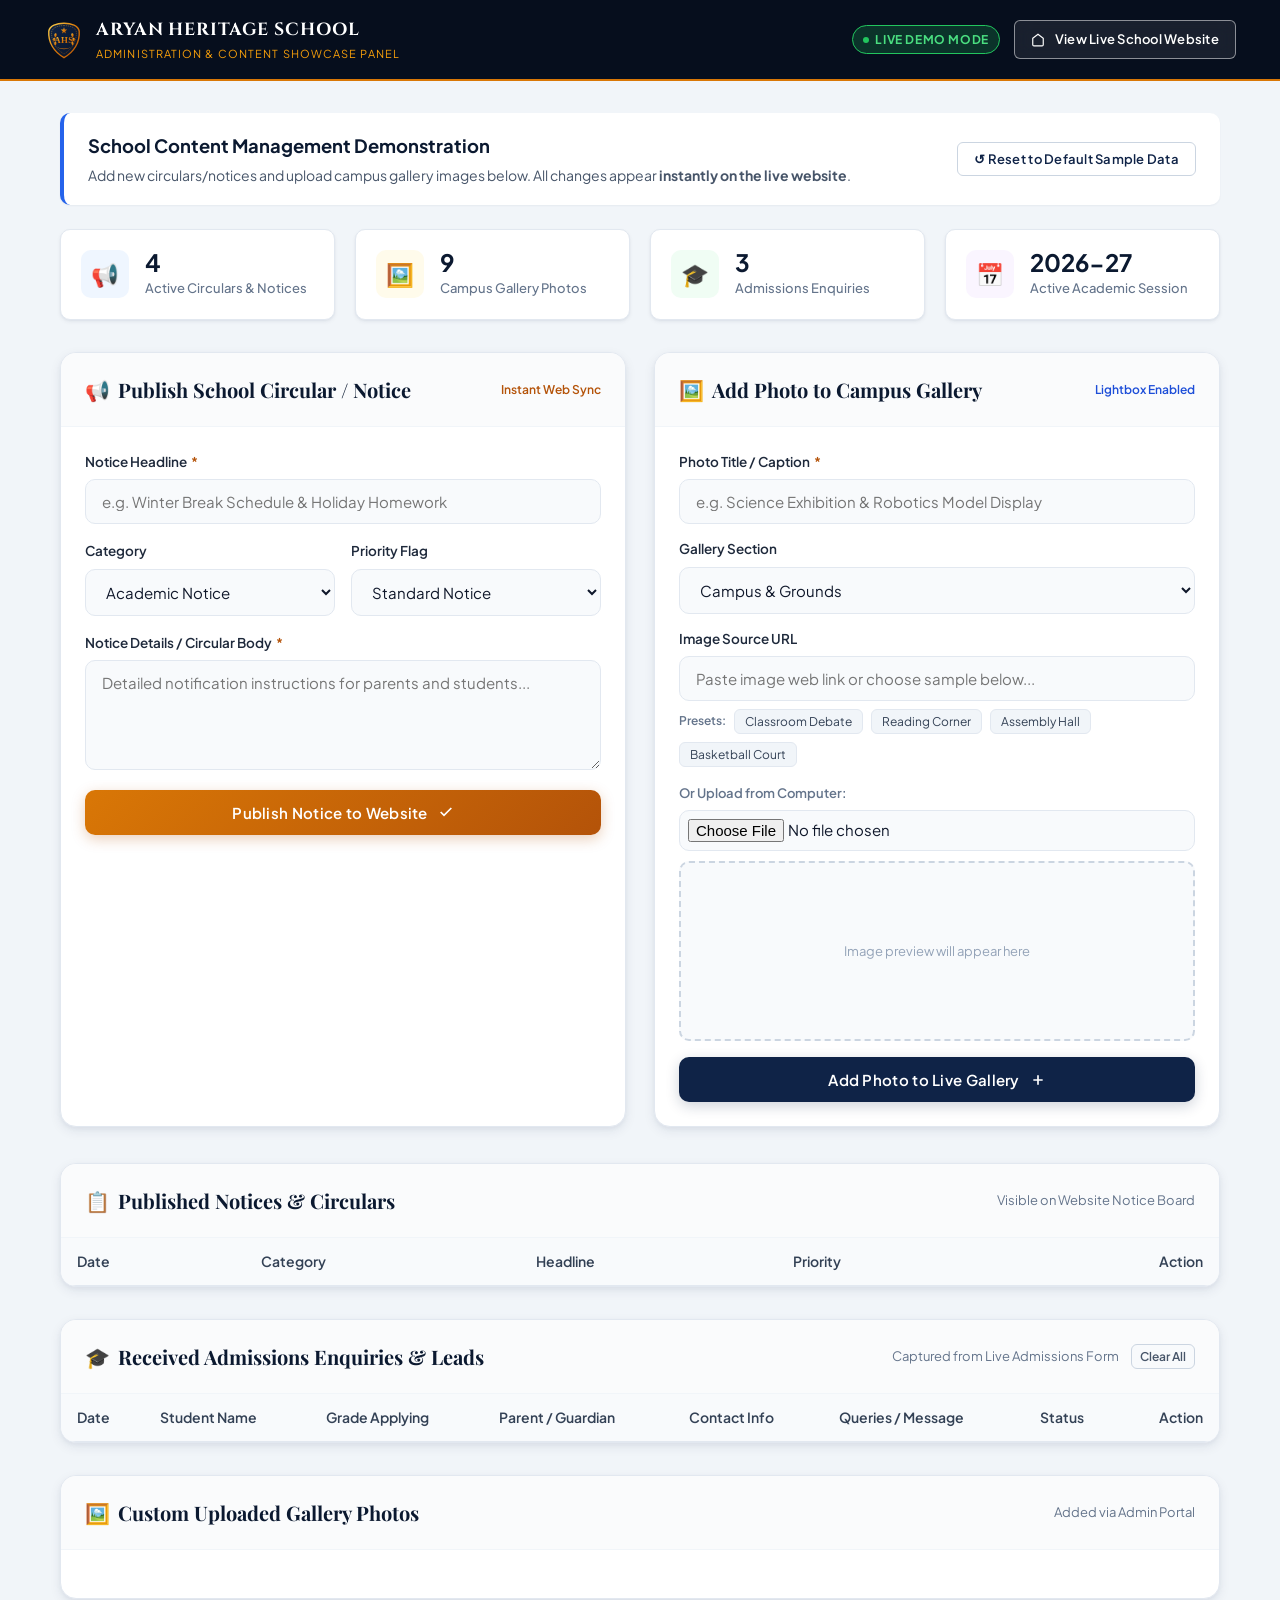
==== commit 64cd19de: "fix" ====
--- a/admin.html
+++ b/admin.html
@@ -1,16 +1,19 @@
 <!DOCTYPE html>
 <html lang="en">
+
 <head>
   <meta charset="UTF-8">
   <meta name="viewport" content="width=device-width, initial-scale=1.0">
   <title>Admin Portal | Aryan Heritage School Showcase</title>
   <link rel="icon" type="image/svg+xml" href="assets/favicon.svg">
-  
+
   <!-- Google Fonts -->
   <link rel="preconnect" href="https://fonts.googleapis.com">
   <link rel="preconnect" href="https://fonts.gstatic.com" crossorigin>
-  <link href="https://fonts.googleapis.com/css2?family=Cinzel:wght@600;700&family=Playfair+Display:wght@600;700&family=Plus+Jakarta+Sans:wght@400;500;600;700&display=swap" rel="stylesheet">
-  
+  <link
+    href="https://fonts.googleapis.com/css2?family=Cinzel:wght@600;700&family=Playfair+Display:wght@600;700&family=Plus+Jakarta+Sans:wght@400;500;600;700&display=swap"
+    rel="stylesheet">
+
   <link rel="stylesheet" href="css/style.css">
   <style>
     /* Admin Portal Specific Styles */
@@ -20,6 +23,7 @@
       display: flex;
       flex-direction: column;
     }
+
     .admin-nav {
       background-color: var(--color-navy-950);
       color: #fff;
@@ -29,6 +33,7 @@
       top: 0;
       z-index: 100;
     }
+
     .admin-nav-inner {
       display: flex;
       align-items: center;
@@ -36,11 +41,13 @@
       flex-wrap: wrap;
       gap: 16px;
     }
+
     .admin-brand {
       display: flex;
       align-items: center;
       gap: 12px;
     }
+
     .admin-badge-live {
       background-color: rgba(34, 197, 94, 0.2);
       border: 1px solid #22c55e;
@@ -55,6 +62,7 @@
       align-items: center;
       gap: 6px;
     }
+
     .admin-badge-live::before {
       content: "";
       width: 6px;
@@ -63,6 +71,7 @@
       background-color: #22c55e;
       display: inline-block;
     }
+
     .admin-dashboard-container {
       max-width: 1200px;
       margin: 32px auto;
@@ -70,12 +79,14 @@
       flex-grow: 1;
       width: 100%;
     }
+
     .admin-stats-row {
       display: grid;
       grid-template-columns: repeat(4, 1fr);
       gap: 20px;
       margin-bottom: 32px;
     }
+
     .admin-stat-card {
       background: #fff;
       border-radius: var(--radius-md);
@@ -86,6 +97,7 @@
       align-items: center;
       gap: 16px;
     }
+
     .admin-stat-icon {
       width: 48px;
       height: 48px;
@@ -95,11 +107,27 @@
       justify-content: center;
       font-size: 1.4rem;
     }
-    .stat-blue { background: var(--color-blue-50); color: var(--color-blue-600); }
-    .stat-gold { background: var(--color-gold-50); color: var(--color-gold-500); }
-    .stat-green { background: #f0fdf4; color: #16a34a; }
-    .stat-purple { background: #faf5ff; color: #9333ea; }
-    
+
+    .stat-blue {
+      background: var(--color-blue-50);
+      color: var(--color-blue-600);
+    }
+
+    .stat-gold {
+      background: var(--color-gold-50);
+      color: var(--color-gold-500);
+    }
+
+    .stat-green {
+      background: #f0fdf4;
+      color: #16a34a;
+    }
+
+    .stat-purple {
+      background: #faf5ff;
+      color: #9333ea;
+    }
+
     .admin-stat-val {
       font-size: 1.5rem;
       font-weight: 700;
@@ -107,17 +135,20 @@
       line-height: 1;
       margin-bottom: 4px;
     }
+
     .admin-stat-lbl {
       font-size: 0.8125rem;
       color: var(--color-slate-500);
       font-weight: 500;
     }
+
     .admin-main-grid {
       display: grid;
       grid-template-columns: 1fr 1fr;
       gap: 28px;
       margin-bottom: 36px;
     }
+
     .admin-card {
       background: #fff;
       border-radius: var(--radius-lg);
@@ -125,6 +156,7 @@
       box-shadow: var(--shadow-md);
       overflow: hidden;
     }
+
     .admin-card-header {
       padding: 20px 24px;
       border-bottom: 1px solid var(--color-slate-100);
@@ -133,6 +165,7 @@
       justify-content: space-between;
       background: #fafbfc;
     }
+
     .admin-card-title {
       font-family: var(--font-serif);
       font-size: 1.25rem;
@@ -142,9 +175,11 @@
       align-items: center;
       gap: 8px;
     }
+
     .admin-card-body {
       padding: 24px;
     }
+
     .admin-preset-strip {
       display: flex;
       align-items: center;
@@ -153,6 +188,7 @@
       margin-bottom: 16px;
       flex-wrap: wrap;
     }
+
     .admin-preset-btn {
       font-size: 0.75rem;
       padding: 4px 10px;
@@ -163,10 +199,12 @@
       cursor: pointer;
       transition: var(--transition);
     }
+
     .admin-preset-btn:hover {
       background: var(--color-navy-800);
       color: #fff;
     }
+
     .admin-img-preview-box {
       width: 100%;
       height: 180px;
@@ -180,17 +218,20 @@
       margin-top: 8px;
       margin-bottom: 16px;
     }
+
     .admin-img-preview {
       width: 100%;
       height: 100%;
       object-fit: cover;
       display: none;
     }
+
     .admin-img-placeholder {
       font-size: 0.8125rem;
       color: var(--color-slate-400);
       text-align: center;
     }
+
     .admin-toast {
       position: fixed;
       bottom: 24px;
@@ -210,15 +251,18 @@
       transition: all 0.3s ease;
       font-size: 0.9375rem;
     }
+
     .admin-toast.show {
       transform: translateY(0);
       opacity: 1;
     }
+
     .admin-table {
       width: 100%;
       border-collapse: collapse;
       font-size: 0.875rem;
     }
+
     .admin-table th {
       background: #f8fafc;
       padding: 12px 16px;
@@ -227,11 +271,13 @@
       color: var(--color-slate-700);
       border-bottom: 1px solid var(--color-slate-200);
     }
+
     .admin-table td {
       padding: 12px 16px;
       border-bottom: 1px solid var(--color-slate-100);
       color: var(--color-slate-800);
     }
+
     .admin-delete-btn {
       color: #ef4444;
       background: #fee2e2;
@@ -243,10 +289,12 @@
       font-weight: 600;
       transition: var(--transition);
     }
+
     .admin-delete-btn:hover {
       background: #ef4444;
       color: #fff;
     }
+
     .badge-lead {
       background: #eff6ff;
       color: #1d4ed8;
@@ -257,6 +305,7 @@
       font-weight: 600;
       white-space: nowrap;
     }
+
     .badge-contacted {
       background: #fefce8;
       color: #a16207;
@@ -267,6 +316,7 @@
       font-weight: 600;
       white-space: nowrap;
     }
+
     .badge-scheduled {
       background: #f0fdf4;
       color: #15803d;
@@ -277,15 +327,25 @@
       font-weight: 600;
       white-space: nowrap;
     }
+
     @media (max-width: 900px) {
-      .admin-stats-row { grid-template-columns: repeat(2, 1fr); }
-      .admin-main-grid { grid-template-columns: 1fr; }
-    }
+      .admin-stats-row {
+        grid-template-columns: repeat(2, 1fr);
+      }
+
+      .admin-main-grid {
+        grid-template-columns: 1fr;
+      }
+    }
+
     @media (max-width: 600px) {
-      .admin-stats-row { grid-template-columns: 1fr; }
+      .admin-stats-row {
+        grid-template-columns: 1fr;
+      }
     }
   </style>
 </head>
+
 <body class="admin-body">
 
   <!-- Admin Navigation Bar -->
@@ -294,8 +354,11 @@
       <div class="admin-brand">
         <img src="assets/favicon.svg" alt="AHS Crest" width="40" height="40">
         <div>
-          <div style="font-family: var(--font-display); font-size: 1.1rem; font-weight: 700; letter-spacing: 0.05em;">ARYAN HERITAGE SCHOOL</div>
-          <div style="font-size: 0.6875rem; color: var(--color-gold-300); text-transform: uppercase; letter-spacing: 0.1em;">Administration & Content Showcase Panel</div>
+          <div style="font-family: var(--font-display); font-size: 1.1rem; font-weight: 700; letter-spacing: 0.05em;">
+            ARYAN HERITAGE SCHOOL</div>
+          <div
+            style="font-size: 0.6875rem; color: var(--color-gold-300); text-transform: uppercase; letter-spacing: 0.1em;">
+            Administration & Content Showcase Panel</div>
         </div>
       </div>
       <div style="display: flex; align-items: center; gap: 14px;">
@@ -312,12 +375,15 @@
 
   <!-- Dashboard Container -->
   <main class="admin-dashboard-container">
-    
+
     <!-- Welcome Notice -->
-    <div style="background: #fff; padding: 18px 24px; border-radius: var(--radius-md); margin-bottom: 24px; border-left: 4px solid var(--color-blue-500); display: flex; align-items: center; justify-content: space-between; flex-wrap: wrap; gap: 12px; box-shadow: var(--shadow-xs);">
+    <div
+      style="background: #fff; padding: 18px 24px; border-radius: var(--radius-md); margin-bottom: 24px; border-left: 4px solid var(--color-blue-500); display: flex; align-items: center; justify-content: space-between; flex-wrap: wrap; gap: 12px; box-shadow: var(--shadow-xs);">
       <div>
-        <h2 style="font-size: 1.15rem; color: var(--color-navy-900); font-weight: 700; margin-bottom: 2px;">School Content Management Demonstration</h2>
-        <p style="font-size: 0.875rem; color: var(--color-slate-600); margin: 0;">Add new circulars/notices and upload campus gallery images below. All changes appear <strong>instantly on the live website</strong>.</p>
+        <h2 style="font-size: 1.15rem; color: var(--color-navy-900); font-weight: 700; margin-bottom: 2px;">School
+          Content Management Demonstration</h2>
+        <p style="font-size: 0.875rem; color: var(--color-slate-600); margin: 0;">Add new circulars/notices and upload
+          campus gallery images below. All changes appear <strong>instantly on the live website</strong>.</p>
       </div>
       <button id="resetDemoBtn" class="btn btn-outline btn-sm" style="font-size: 0.8125rem;">
         <span>↺ Reset to Default Sample Data</span>
@@ -350,7 +416,7 @@
       <div class="admin-stat-card">
         <div class="admin-stat-icon stat-purple">📅</div>
         <div>
-          <div class="admin-stat-val">2025–26</div>
+          <div class="admin-stat-val">2026-27</div>
           <div class="admin-stat-lbl">Active Academic Session</div>
         </div>
       </div>
@@ -358,7 +424,7 @@
 
     <!-- Main Two-Column Workflow -->
     <div class="admin-main-grid">
-      
+
       <!-- Panel 1: Add New School Notice -->
       <section class="admin-card">
         <div class="admin-card-header">
@@ -371,7 +437,8 @@
           <form id="addNoticeForm">
             <div class="form-group" style="margin-bottom: 16px;">
               <label for="noticeTitle" class="form-label">Notice Headline <span class="required">*</span></label>
-              <input type="text" id="noticeTitle" class="form-input" placeholder="e.g. Winter Break Schedule & Holiday Homework" required>
+              <input type="text" id="noticeTitle" class="form-input"
+                placeholder="e.g. Winter Break Schedule & Holiday Homework" required>
             </div>
 
             <div style="display: grid; grid-template-columns: 1fr 1fr; gap: 16px; margin-bottom: 16px;">
@@ -396,8 +463,11 @@
             </div>
 
             <div class="form-group" style="margin-bottom: 20px;">
-              <label for="noticeContent" class="form-label">Notice Details / Circular Body <span class="required">*</span></label>
-              <textarea id="noticeContent" class="form-textarea" placeholder="Detailed notification instructions for parents and students..." style="min-height: 110px;" required></textarea>
+              <label for="noticeContent" class="form-label">Notice Details / Circular Body <span
+                  class="required">*</span></label>
+              <textarea id="noticeContent" class="form-textarea"
+                placeholder="Detailed notification instructions for parents and students..." style="min-height: 110px;"
+                required></textarea>
             </div>
 
             <button type="submit" class="btn btn-primary" style="width: 100%;">
@@ -422,7 +492,8 @@
           <form id="addGalleryForm">
             <div class="form-group" style="margin-bottom: 14px;">
               <label for="galleryTitle" class="form-label">Photo Title / Caption <span class="required">*</span></label>
-              <input type="text" id="galleryTitle" class="form-input" placeholder="e.g. Science Exhibition & Robotics Model Display" required>
+              <input type="text" id="galleryTitle" class="form-input"
+                placeholder="e.g. Science Exhibition & Robotics Model Display" required>
             </div>
 
             <div class="form-group" style="margin-bottom: 14px;">
@@ -437,21 +508,31 @@
 
             <div class="form-group">
               <label for="galleryImageUrl" class="form-label">Image Source URL</label>
-              <input type="url" id="galleryImageUrl" class="form-input" placeholder="Paste image web link or choose sample below...">
+              <input type="url" id="galleryImageUrl" class="form-input"
+                placeholder="Paste image web link or choose sample below...">
             </div>
 
             <!-- Quick sample photos preset strip -->
             <div class="admin-preset-strip">
               <span style="font-size: 0.75rem; color: var(--color-slate-500); font-weight: 600;">Presets:</span>
-              <button type="button" class="admin-preset-btn" data-url="https://images.unsplash.com/photo-1577896851231-70ef18881754?auto=format&fit=crop&w=800&q=80">Classroom Debate</button>
-              <button type="button" class="admin-preset-btn" data-url="https://images.unsplash.com/photo-1544717305-2782549b5136?auto=format&fit=crop&w=800&q=80">Reading Corner</button>
-              <button type="button" class="admin-preset-btn" data-url="https://images.unsplash.com/photo-1511632765486-a01980e01a18?auto=format&fit=crop&w=800&q=80">Assembly Hall</button>
-              <button type="button" class="admin-preset-btn" data-url="https://images.unsplash.com/photo-1546519638-68e109498ffc?auto=format&fit=crop&w=800&q=80">Basketball Court</button>
+              <button type="button" class="admin-preset-btn"
+                data-url="https://images.unsplash.com/photo-1577896851231-70ef18881754?auto=format&fit=crop&w=800&q=80">Classroom
+                Debate</button>
+              <button type="button" class="admin-preset-btn"
+                data-url="https://images.unsplash.com/photo-1544717305-2782549b5136?auto=format&fit=crop&w=800&q=80">Reading
+                Corner</button>
+              <button type="button" class="admin-preset-btn"
+                data-url="https://images.unsplash.com/photo-1511632765486-a01980e01a18?auto=format&fit=crop&w=800&q=80">Assembly
+                Hall</button>
+              <button type="button" class="admin-preset-btn"
+                data-url="https://images.unsplash.com/photo-1546519638-68e109498ffc?auto=format&fit=crop&w=800&q=80">Basketball
+                Court</button>
             </div>
 
             <!-- Local Device Upload -->
             <div class="form-group" style="margin-bottom: 10px;">
-              <label for="galleryFileInput" class="form-label" style="font-size: 0.8125rem; color: var(--color-slate-500);">Or Upload from Computer:</label>
+              <label for="galleryFileInput" class="form-label"
+                style="font-size: 0.8125rem; color: var(--color-slate-500);">Or Upload from Computer:</label>
               <input type="file" id="galleryFileInput" accept="image/*" class="form-input" style="padding: 8px;">
             </div>
 
@@ -508,7 +589,9 @@
         </h3>
         <div style="display: flex; align-items: center; gap: 12px;">
           <span style="font-size: 0.8125rem; color: var(--color-slate-500);">Captured from Live Admissions Form</span>
-          <button type="button" id="clearEnquiriesBtn" class="admin-delete-btn" style="background: #f8fafc; border-color: var(--color-slate-300); color: var(--color-slate-600);">Clear All</button>
+          <button type="button" id="clearEnquiriesBtn" class="admin-delete-btn"
+            style="background: #f8fafc; border-color: var(--color-slate-300); color: var(--color-slate-600);">Clear
+            All</button>
         </div>
       </div>
       <div style="overflow-x: auto;">
@@ -584,7 +667,7 @@
       },
       {
         id: "n-4",
-        title: "Admissions Open for Academic Session 2025–26",
+        title: "Admissions Open for Academic Session 2026-27"
         category: "General",
         priority: "Urgent",
         date: "01 Oct 2026",
@@ -856,9 +939,9 @@
             <div style="font-size: 0.78125rem; color: var(--color-slate-500); max-width: 450px; overflow: hidden; text-overflow: ellipsis; white-space: nowrap;">${n.content}</div>
           </td>
           <td>
-            ${n.priority === "Urgent" 
-              ? '<span style="background: #fee2e2; color: #dc2626; padding: 2px 8px; border-radius: var(--radius-full); font-size: 0.75rem; font-weight: 700;">Urgent Pin</span>' 
-              : '<span style="color: var(--color-slate-500); font-size: 0.78125rem;">Standard</span>'}
+            ${n.priority === "Urgent"
+            ? '<span style="background: #fee2e2; color: #dc2626; padding: 2px 8px; border-radius: var(--radius-full); font-size: 0.75rem; font-weight: 700;">Urgent Pin</span>'
+            : '<span style="color: var(--color-slate-500); font-size: 0.78125rem;">Standard</span>'}
           </td>
           <td style="text-align: right;">
             <button class="admin-delete-btn" onclick="deleteNotice('${n.id}')">Delete</button>
@@ -951,7 +1034,7 @@
       container.appendChild(grid);
     }
 
-    window.deleteNotice = function(id) {
+    window.deleteNotice = function (id) {
       let notices = getStoredNotices();
       notices = notices.filter(n => n.id !== id);
       saveNotices(notices);
@@ -960,7 +1043,7 @@
       showToast("Notice deleted.");
     };
 
-    window.deleteEnquiry = function(id) {
+    window.deleteEnquiry = function (id) {
       let enquiries = getStoredEnquiries();
       enquiries = enquiries.filter(e => e.id !== id);
       saveEnquiries(enquiries);
@@ -969,7 +1052,7 @@
       showToast("Admissions enquiry deleted.");
     };
 
-    window.deletePhoto = function(id) {
+    window.deletePhoto = function (id) {
       let photos = getStoredPhotos();
       photos = photos.filter(p => p.id !== id);
       savePhotos(photos);
@@ -991,4 +1074,5 @@
     }
   </script>
 </body>
-</html>
+
+</html>
--- a/css/style.css
+++ b/css/style.css
@@ -501,23 +501,27 @@
   transform: translateY(-7.2px) rotate(-45deg);
 }
 
-/* Mobile Menu Drawer */
+/* --------------------------------------------------------------------------
+   Mobile Menu Drawer (Elevated Design with Header Close Button)
+   -------------------------------------------------------------------------- */
 .mobile-drawer {
   position: fixed;
   top: 0;
   right: -100%;
-  width: 320px;
-  max-width: 85vw;
+  width: 330px;
+  max-width: 88vw;
   height: 100vh;
-  background-color: var(--color-white);
-  box-shadow: -8px 0 32px rgba(0, 0, 0, 0.2);
+  height: 100dvh;
+  background: linear-gradient(180deg, #ffffff 0%, #fafbfc 100%);
+  border-left: 1px solid rgba(245, 158, 11, 0.25);
+  box-shadow: -14px 0 42px rgba(11, 25, 48, 0.25);
   z-index: 1005;
-  padding: 96px 28px 40px 28px;
+  padding: 0;
   display: flex;
   flex-direction: column;
   justify-content: space-between;
   transition: right 0.35s cubic-bezier(0.16, 1, 0.3, 1);
-  overflow-y: auto;
+  overflow: hidden;
 }
 
 .mobile-drawer.active {
@@ -530,12 +534,13 @@
   left: 0;
   width: 100vw;
   height: 100vh;
-  background-color: rgba(11, 25, 48, 0.6);
-  backdrop-filter: blur(4px);
+  background-color: rgba(9, 21, 41, 0.65);
+  backdrop-filter: blur(6px);
+  -webkit-backdrop-filter: blur(6px);
   z-index: 1002;
   opacity: 0;
   visibility: hidden;
-  transition: opacity 0.3s ease;
+  transition: opacity 0.3s ease, visibility 0.3s ease;
 }
 
 .mobile-backdrop.active {
@@ -543,25 +548,267 @@
   visibility: visible;
 }
 
+/* Drawer Header with Close Button */
+.mobile-drawer-header {
+  display: flex;
+  align-items: center;
+  justify-content: space-between;
+  padding: 18px 18px 14px 20px;
+  border-bottom: 1px solid var(--color-slate-100);
+  background: #ffffff;
+  position: relative;
+  z-index: 2;
+}
+
+.mobile-drawer-brand {
+  display: flex;
+  align-items: center;
+  gap: 12px;
+}
+
+.drawer-crest {
+  width: 38px;
+  height: 38px;
+  flex-shrink: 0;
+  filter: drop-shadow(0 2px 6px rgba(245, 158, 11, 0.25));
+}
+
+.drawer-brand-name {
+  font-family: var(--font-display);
+  font-weight: 700;
+  color: var(--color-navy-900);
+  font-size: 1rem;
+  letter-spacing: 0.04em;
+  line-height: 1.15;
+}
+
+.drawer-brand-sub {
+  font-size: 0.65rem;
+  color: var(--color-gold-500);
+  letter-spacing: 0.12em;
+  font-weight: 700;
+  margin-top: 2px;
+}
+
+/* Close (Cross) Button at Upper Right Side */
+.mobile-drawer-close {
+  width: 36px;
+  height: 36px;
+  border-radius: 50%;
+  background: rgba(11, 25, 48, 0.05);
+  border: 1px solid rgba(11, 25, 48, 0.1);
+  color: var(--color-navy-900);
+  display: flex;
+  align-items: center;
+  justify-content: center;
+  cursor: pointer;
+  transition: all 0.25s ease;
+  flex-shrink: 0;
+  margin-left: 10px;
+}
+
+.mobile-drawer-close:hover,
+.mobile-drawer-close:active {
+  background: rgba(239, 68, 68, 0.12);
+  border-color: rgba(239, 68, 68, 0.35);
+  color: #dc2626;
+  transform: rotate(90deg) scale(1.05);
+}
+
+/* Quick Award Banner in Drawer */
+.drawer-award-pill {
+  display: flex;
+  align-items: center;
+  gap: 8px;
+  background: rgba(245, 158, 11, 0.08);
+  border: 1px solid rgba(245, 158, 11, 0.25);
+  border-radius: var(--radius-full);
+  padding: 6px 12px;
+  margin: 12px 18px 4px 18px;
+  font-size: 0.72rem;
+  font-weight: 700;
+  color: var(--color-gold-600);
+}
+
+.drawer-award-icon {
+  font-size: 0.95rem;
+}
+
+/* Scrollable Drawer Body with Custom Smooth Scrollbar */
+.mobile-drawer-body {
+  flex: 1 1 auto;
+  overflow-y: auto;
+  -webkit-overflow-scrolling: touch;
+  padding: 8px 12px 12px 12px;
+  scrollbar-width: thin;
+  scrollbar-color: rgba(245, 158, 11, 0.25) transparent;
+}
+
+.mobile-drawer-body::-webkit-scrollbar {
+  width: 4px;
+}
+
+.mobile-drawer-body::-webkit-scrollbar-track {
+  background: transparent;
+}
+
+.mobile-drawer-body::-webkit-scrollbar-thumb {
+  background: rgba(245, 158, 11, 0.25);
+  border-radius: 4px;
+}
+
 .mobile-nav-links {
   list-style: none;
   display: flex;
   flex-direction: column;
-  gap: 16px;
+  gap: 3px;
+  padding: 0;
+  margin: 0;
 }
 
 .mobile-nav-link {
-  font-size: 1.125rem;
+  display: flex;
+  align-items: center;
+  gap: 12px;
+  padding: 10px 12px;
+  border-radius: 10px;
+  font-size: 0.9375rem;
   font-weight: 600;
   color: var(--color-slate-800);
-  display: block;
-  padding: 10px 0;
-  border-bottom: 1px solid var(--color-slate-100);
-}
-
-.mobile-nav-link:hover {
+  text-decoration: none;
+  transition: all 0.2s cubic-bezier(0.16, 1, 0.3, 1);
+  border: 1px solid transparent;
+}
+
+.mobile-nav-icon {
+  width: 32px;
+  height: 32px;
+  border-radius: 8px;
+  background: rgba(11, 25, 48, 0.04);
+  display: flex;
+  align-items: center;
+  justify-content: center;
+  color: var(--color-navy-800);
+  flex-shrink: 0;
+  transition: all 0.2s ease;
+}
+
+.mobile-nav-text {
+  flex: 1;
+}
+
+.mobile-nav-chevron {
+  color: var(--color-slate-400);
+  font-size: 1.2rem;
+  font-weight: 400;
+  line-height: 1;
+  transition: transform 0.2s ease, color 0.2s ease;
+}
+
+.drawer-badge-pill {
+  background: #fee2e2;
+  color: #dc2626;
+  font-size: 0.65rem;
+  font-weight: 800;
+  text-transform: uppercase;
+  padding: 2px 7px;
+  border-radius: 10px;
+  letter-spacing: 0.04em;
+  margin-right: 4px;
+}
+
+.mobile-nav-link:hover,
+.mobile-nav-link:active {
+  background: rgba(245, 158, 11, 0.09);
+  color: var(--color-navy-950);
+  border-color: rgba(245, 158, 11, 0.22);
+  transform: translateX(3px);
+}
+
+.mobile-nav-link:hover .mobile-nav-icon,
+.mobile-nav-link:active .mobile-nav-icon {
+  background: var(--color-gold-400);
+  color: var(--color-navy-950);
+}
+
+.mobile-nav-link:hover .mobile-nav-chevron,
+.mobile-nav-link:active .mobile-nav-chevron {
   color: var(--color-gold-500);
-  padding-left: 6px;
+  transform: translateX(3px);
+}
+
+/* Drawer Footer */
+.mobile-drawer-footer {
+  padding: 14px 18px 18px 18px;
+  background: #ffffff;
+  border-top: 1px solid var(--color-slate-100);
+  box-shadow: 0 -6px 18px rgba(0, 0, 0, 0.03);
+  position: relative;
+  z-index: 2;
+}
+
+.drawer-enquire-btn {
+  width: 100%;
+  display: flex;
+  align-items: center;
+  justify-content: center;
+  gap: 8px;
+  padding: 11px 18px;
+  font-size: 0.875rem;
+  font-weight: 700;
+  border-radius: 10px;
+  margin-bottom: 10px;
+  box-shadow: 0 4px 14px rgba(217, 119, 6, 0.35);
+}
+
+.drawer-contact-quick {
+  display: flex;
+  align-items: center;
+  justify-content: space-between;
+  margin-bottom: 6px;
+  padding: 0 2px;
+}
+
+.drawer-phone-link {
+  display: inline-flex;
+  align-items: center;
+  gap: 6px;
+  font-size: 0.78rem;
+  font-weight: 600;
+  color: var(--color-navy-900);
+  text-decoration: none;
+  transition: color 0.2s ease;
+}
+
+.drawer-phone-link svg {
+  color: var(--color-gold-500);
+}
+
+.drawer-phone-link:hover {
+  color: var(--color-gold-600);
+}
+
+.drawer-admin-link {
+  font-size: 0.75rem;
+  font-weight: 600;
+  color: var(--color-slate-500);
+  text-decoration: none;
+  padding: 2px 6px;
+  border-radius: 4px;
+  background: var(--color-slate-100);
+  transition: all 0.2s ease;
+}
+
+.drawer-admin-link:hover {
+  background: var(--color-navy-900);
+  color: #ffffff;
+}
+
+.drawer-preview-note {
+  font-size: 0.6875rem;
+  color: var(--color-slate-400);
+  text-align: center;
+  margin-top: 4px;
 }
 
 /* --------------------------------------------------------------------------
@@ -683,12 +930,15 @@
 /* ==========================================================================
    4 Dynamic Showcase Divs (Auto-Rotating & Changing by Themselves)
    ========================================================================== */
+/* =========================================================================
+   HERO 4 PILLARS CONTINUOUS RUNNER MARQUEE
+   ========================================================================= */
 .hero-pillars-rotator-container {
   position: relative;
   padding-top: 22px;
   border-top: 1px solid rgba(255, 255, 255, 0.15);
-  margin-top: 24px;
-  margin-bottom: 40px;
+  margin-top: 28px;
+  margin-bottom: 36px;
 }
 
 .hero-pillars-header {
@@ -727,7 +977,7 @@
 .hero-pillars-nav {
   display: flex;
   align-items: center;
-  gap: 14px;
+  gap: 12px;
 }
 
 .hero-pillars-cycle-text {
@@ -737,40 +987,13 @@
   letter-spacing: 0.04em;
 }
 
-.hero-pillars-dots {
-  display: flex;
-  align-items: center;
-  gap: 6px;
-}
-
-.pillars-dot {
-  width: 20px;
-  height: 5px;
-  border-radius: 3px;
-  background-color: rgba(255, 255, 255, 0.2);
-  border: none;
-  cursor: pointer;
-  transition: all 0.3s cubic-bezier(0.16, 1, 0.3, 1);
-  padding: 0;
-}
-
-.pillars-dot:hover {
-  background-color: rgba(255, 255, 255, 0.4);
-}
-
-.pillars-dot.active {
-  width: 30px;
-  background: linear-gradient(90deg, var(--color-gold-400), #f59e0b);
-  box-shadow: 0 0 8px rgba(245, 158, 11, 0.5);
-}
-
 .hero-pillars-pause-btn {
   background: rgba(255, 255, 255, 0.08);
-  border: 1px solid rgba(255, 255, 255, 0.16);
+  border: 1px solid rgba(255, 255, 255, 0.18);
   color: var(--color-slate-200);
-  border-radius: 4px;
-  width: 24px;
-  height: 24px;
+  border-radius: 6px;
+  width: 28px;
+  height: 28px;
   display: flex;
   align-items: center;
   justify-content: center;
@@ -782,76 +1005,131 @@
   background: rgba(245, 158, 11, 0.2);
   border-color: var(--color-gold-400);
   color: var(--color-gold-300);
-}
-
-.hero-pillars-progress-track {
+  transform: scale(1.05);
+}
+
+/* Marquee Viewport with sleek gradient mask fade edges */
+.hero-pillars-marquee-viewport {
   width: 100%;
-  height: 2px;
-  background-color: rgba(255, 255, 255, 0.08);
-  border-radius: 2px;
   overflow: hidden;
-  margin-bottom: 20px;
-}
-
-.hero-pillars-progress-fill {
-  height: 100%;
-  width: 0%;
-  background: linear-gradient(90deg, var(--color-gold-400), #f59e0b, #60a5fa);
-  transition: width 0.06s linear;
-}
-
-/* 4 Divs in a Row */
-.hero-pillars {
-  display: grid;
-  grid-template-columns: repeat(4, 1fr);
+  position: relative;
+  padding: 8px 0 14px 0;
+  -webkit-mask-image: linear-gradient(to right, transparent 0%, black 5%, black 95%, transparent 100%);
+  mask-image: linear-gradient(to right, transparent 0%, black 5%, black 95%, transparent 100%);
+}
+
+.hero-pillars-marquee-track {
+  display: flex;
   gap: 20px;
-}
-
+  width: max-content;
+  will-change: transform;
+}
+
+.hero-marquee-group {
+  display: flex;
+  gap: 20px;
+  flex-shrink: 0;
+  animation: heroPillarsScroll 38s linear infinite;
+}
+
+/* Infinite continuous scroll loop */
+@keyframes heroPillarsScroll {
+  0% {
+    transform: translateX(0);
+  }
+  100% {
+    transform: translateX(calc(-100% - 20px));
+  }
+}
+
+/* Pause running when hovered or paused via button */
+.hero-pillars-marquee-viewport:hover .hero-marquee-group,
+.hero-pillars-marquee-track.is-paused .hero-marquee-group {
+  animation-play-state: paused;
+}
+
+/* Card Styling */
 .hero-pillar-item {
   display: flex;
   align-items: center;
   gap: 14px;
+  width: 335px;
+  flex-shrink: 0;
   padding: 10px 14px;
   border-radius: var(--radius-md);
-  background: rgba(11, 25, 48, 0.28);
-  border: 1px solid rgba(255, 255, 255, 0.06);
-  backdrop-filter: blur(6px);
-  -webkit-backdrop-filter: blur(6px);
+  background: rgba(11, 25, 48, 0.5);
+  border: 1px solid rgba(255, 255, 255, 0.12);
+  backdrop-filter: blur(12px);
+  -webkit-backdrop-filter: blur(12px);
   cursor: pointer;
-  transition: transform 0.3s cubic-bezier(0.16, 1, 0.3, 1),
-              background-color 0.3s ease,
-              border-color 0.3s ease,
-              box-shadow 0.3s ease,
-              opacity 0.25s ease;
+  transition: transform 0.28s cubic-bezier(0.16, 1, 0.3, 1),
+              background-color 0.28s ease,
+              border-color 0.28s ease,
+              box-shadow 0.28s ease;
   position: relative;
   overflow: hidden;
   user-select: none;
 }
 
-.hero-pillar-item:hover {
-  background: rgba(15, 35, 71, 0.65);
-  border-color: rgba(245, 158, 11, 0.45);
-  transform: translateY(-2px);
-  box-shadow: 0 10px 24px rgba(0, 0, 0, 0.35);
-}
-
-.hero-pillar-item.active {
-  background: rgba(245, 158, 11, 0.12);
-  border-color: rgba(245, 158, 11, 0.5);
-  box-shadow: 0 6px 20px rgba(0, 0, 0, 0.2), inset 0 0 16px rgba(245, 158, 11, 0.06);
-}
-
-/* Smooth self-changing transitions */
-.hero-pillar-item.slot-transitioning {
+.hero-pillar-item::before {
+  content: "";
+  position: absolute;
+  top: 0;
+  left: 0;
+  width: 3px;
+  height: 100%;
+  background: linear-gradient(180deg, var(--color-gold-400), #f59e0b);
   opacity: 0;
-  transform: translateY(-8px) scale(0.96);
-  transition: opacity 0.2s ease-out, transform 0.2s ease-out;
-}
-
-.hero-pillar-item.slot-updated {
+  transition: opacity 0.25s ease;
+}
+
+.hero-pillar-item:hover,
+.hero-pillar-item:focus-visible {
+  background: rgba(15, 35, 71, 0.82);
+  border-color: rgba(245, 158, 11, 0.6);
+  transform: translateY(-3px);
+  box-shadow: 0 12px 28px rgba(0, 0, 0, 0.4), 0 0 20px rgba(245, 158, 11, 0.2);
+  outline: none;
+}
+
+.hero-pillar-item:hover::before,
+.hero-pillar-item:focus-visible::before {
   opacity: 1;
-  transform: translateY(0) scale(1);
-  transition: opacity 0.35s cubic-bezier(0.16, 1, 0.3, 1), transform 0.35s cubic-bezier(0.16, 1, 0.3, 1);
+}
+
+/* Card Photo Thumbnail Media */
+.hero-pillar-media {
+  width: 54px;
+  height: 54px;
+  border-radius: 10px;
+  overflow: hidden;
+  position: relative;
+  border: 1.5px solid rgba(245, 158, 11, 0.35);
+  background: rgba(11, 25, 48, 0.6);
+  flex-shrink: 0;
+  box-shadow: 0 4px 12px rgba(0, 0, 0, 0.35);
+  transition: all 0.28s cubic-bezier(0.16, 1, 0.3, 1);
+}
+
+.hero-pillar-img {
+  width: 100%;
+  height: 100%;
+  object-fit: cover;
+  display: block;
+  transition: transform 0.4s cubic-bezier(0.16, 1, 0.3, 1), filter 0.3s ease;
+  filter: brightness(0.92) contrast(1.05);
+}
+
+.hero-pillar-item:hover .hero-pillar-media,
+.hero-pillar-item:focus-visible .hero-pillar-media {
+  border-color: var(--color-gold-300);
+  box-shadow: 0 0 16px rgba(245, 158, 11, 0.5);
+}
+
+.hero-pillar-item:hover .hero-pillar-img,
+.hero-pillar-item:focus-visible .hero-pillar-img {
+  transform: scale(1.12);
+  filter: brightness(1.05) contrast(1.08);
 }
 
 .hero-pillar-icon {
@@ -865,20 +1143,34 @@
   justify-content: center;
   color: var(--color-gold-300);
   flex-shrink: 0;
-  transition: all 0.3s cubic-bezier(0.16, 1, 0.3, 1);
+  transition: all 0.28s cubic-bezier(0.16, 1, 0.3, 1);
 }
 
 .hero-pillar-item:hover .hero-pillar-icon,
-.hero-pillar-item.active .hero-pillar-icon {
+.hero-pillar-item:focus-visible .hero-pillar-icon {
   background: var(--color-gold-400);
   color: var(--color-navy-950);
   border-color: var(--color-gold-200);
-  box-shadow: 0 0 14px rgba(245, 158, 11, 0.45);
+  box-shadow: 0 0 16px rgba(245, 158, 11, 0.5);
+  transform: scale(1.06);
 }
 
 .hero-pillar-text {
   flex: 1;
   min-width: 0;
+}
+
+.pillar-tag {
+  display: inline-block;
+  font-size: 0.65rem;
+  font-weight: 700;
+  letter-spacing: 0.08em;
+  text-transform: uppercase;
+  color: var(--color-gold-300);
+  background: rgba(245, 158, 11, 0.15);
+  padding: 1px 6px;
+  border-radius: 4px;
+  margin-bottom: 3px;
 }
 
 .hero-pillar-text h4 {
@@ -893,12 +1185,26 @@
 
 .hero-pillar-text p {
   font-size: 0.75rem;
-  color: rgba(255, 255, 255, 0.7);
+  color: rgba(255, 255, 255, 0.75);
   margin-top: 3px;
   line-height: 1.35;
   white-space: nowrap;
   overflow: hidden;
   text-overflow: ellipsis;
+}
+
+.hero-pillar-arrow {
+  color: rgba(255, 255, 255, 0.35);
+  transition: all 0.25s ease;
+  display: flex;
+  align-items: center;
+  margin-left: 4px;
+}
+
+.hero-pillar-item:hover .hero-pillar-arrow,
+.hero-pillar-item:focus-visible .hero-pillar-arrow {
+  color: var(--color-gold-300);
+  transform: translateX(3px);
 }
 
 .scroll-indicator {
@@ -1904,10 +2210,12 @@
 
 .map-layout {
   display: grid;
-  grid-template-columns: 420px minmax(300px, 480px);
+  grid-template-columns: repeat(2, minmax(320px, 490px));
   justify-content: center;
   gap: 32px;
-  align-items: center;
+  align-items: stretch;
+  max-width: 1040px;
+  margin: 0 auto;
 }
 
 .location-info-card {
@@ -1919,6 +2227,7 @@
   display: flex;
   flex-direction: column;
   justify-content: space-between;
+  height: 100%;
 }
 
 .location-card-top {
@@ -2028,23 +2337,24 @@
 
 .map-container {
   width: 100%;
-  max-width: 480px;
-  height: 350px;
-  min-height: unset;
+  height: 100%;
+  min-height: 100%;
   border-radius: var(--radius-lg);
   overflow: hidden;
-  box-shadow: var(--shadow-md);
+  box-shadow: var(--shadow-lg);
   border: 1px solid var(--color-slate-200);
   position: relative;
   background-color: var(--color-slate-200);
+  display: flex;
 }
 
 .map-iframe {
   width: 100%;
   height: 100%;
-  min-height: unset;
+  min-height: 100%;
   border: none;
   display: block;
+  flex: 1;
 }
 
 /* --------------------------------------------------------------------------
@@ -2183,6 +2493,28 @@
   color: var(--color-gold-200);
   padding: 4px 12px;
   border-radius: var(--radius-full);
+}
+
+.footer-admin-link {
+  display: inline-flex;
+  align-items: center;
+  gap: 6px;
+  color: var(--color-slate-400);
+  font-size: 0.8125rem;
+  font-weight: 500;
+  text-decoration: none;
+  transition: all 0.2s ease;
+  padding: 4px 8px;
+  border-radius: var(--radius-sm);
+  background: rgba(255, 255, 255, 0.04);
+  border: 1px solid rgba(255, 255, 255, 0.1);
+}
+
+.footer-admin-link:hover {
+  color: var(--color-gold-300);
+  background: rgba(245, 158, 11, 0.12);
+  border-color: rgba(245, 158, 11, 0.35);
+  transform: translateY(-1px);
 }
 
 /* --------------------------------------------------------------------------
@@ -2515,9 +2847,15 @@
 }
 
 /* --------------------------------------------------------------------------
-   Responsive Media Queries
+   Responsive Media Queries (Desktop, Tablet & Mobile Views)
    -------------------------------------------------------------------------- */
+
+/* Large Tablets & Small Laptops (1025px - 1200px) */
 @media (max-width: 1200px) {
+  .container {
+    padding-left: 20px;
+    padding-right: 20px;
+  }
   .nav-menu {
     gap: 10px;
   }
@@ -2527,9 +2865,14 @@
   .brand-name {
     font-size: 0.95rem;
   }
-}
-
-@media (max-width: 1040px) {
+  .why-us-grid,
+  .about-grid {
+    gap: 40px;
+  }
+}
+
+/* Tablet Landscape & Portrait View (768px - 1024px) */
+@media (max-width: 1024px) {
   .nav-menu,
   .nav-cta-wrapper {
     display: none;
@@ -2538,65 +2881,111 @@
   .mobile-toggle {
     display: flex;
   }
-}
-
-@media (max-width: 1080px) {
+
+  .section {
+    padding-top: 76px;
+    padding-bottom: 76px;
+  }
+
   .highlights-grid {
     grid-template-columns: repeat(2, 1fr);
-  }
-  
+    gap: 20px;
+  }
+
   .academics-grid {
     grid-template-columns: repeat(2, 1fr);
+    gap: 20px;
   }
 
   .facilities-grid {
     grid-template-columns: repeat(2, 1fr);
+    gap: 20px;
   }
 
   .gallery-grid {
-    grid-template-columns: repeat(3, 1fr);
+    grid-template-columns: repeat(2, 1fr);
+    gap: 18px;
+  }
+
+  .notices-grid {
+    grid-template-columns: repeat(2, 1fr);
+    gap: 18px;
   }
 
   .footer-top {
     grid-template-columns: repeat(2, 1fr);
-  }
-}
-
-@media (max-width: 900px) {
+    gap: 40px;
+  }
+
   .about-grid,
   .why-us-grid,
-  .admissions-wrapper,
+  .admissions-wrapper {
+    grid-template-columns: 1fr;
+    gap: 40px;
+  }
+
+  .about-image-accent {
+    display: none;
+  }
+
+  .about-image-main,
+  .why-us-img {
+    height: 380px;
+  }
+
+  .about-floating-card {
+    position: relative;
+    right: auto;
+    bottom: auto;
+    left: auto;
+    margin: -36px auto 0 auto;
+    width: calc(100% - 32px);
+    max-width: 420px;
+    z-index: 2;
+    box-shadow: 0 16px 36px rgba(11, 25, 48, 0.35);
+  }
+
   .map-layout {
     grid-template-columns: 1fr;
+    max-width: 620px;
+    margin: 0 auto;
+    gap: 28px;
   }
 
   .map-container {
-    max-width: 100%;
-    height: 320px;
-  }
-
-  .about-image-main,
-  .why-us-img {
-    height: 400px;
-  }
-
-  .about-floating-card {
-    right: 12px;
-    bottom: -16px;
+    width: 100%;
+    height: 380px;
+    min-height: 360px;
   }
 
   .hero-grid {
     grid-template-columns: 1fr;
-    gap: 40px;
+    gap: 36px;
   }
 
   .hero-content {
     max-width: 100%;
   }
 
-  .hero-pillars {
-    grid-template-columns: repeat(2, 1fr);
-    gap: 16px;
+  .hero-pillar-item {
+    width: 310px;
+  }
+
+  .welcome-card-dialog {
+    max-width: 520px;
+    padding: 32px 26px;
+  }
+}
+
+/* Intermediate Tablet & Large Phone (641px - 820px) */
+@media (max-width: 820px) {
+  .section-title,
+  .about-title {
+    font-size: 1.85rem;
+  }
+
+  .hero-title {
+    font-size: 2.35rem;
   }
 
   .form-grid {
@@ -2606,78 +2995,992 @@
   .form-group-full {
     grid-column: span 1;
   }
-
-  .lightbox-prev {
-    left: 10px;
-  }
-
-  .lightbox-next {
-    right: 10px;
-  }
-}
-
+}
+
+/* Mobile Devices View (< 640px) */
 @media (max-width: 640px) {
   :root {
-    --navbar-height: 74px;
+    --navbar-height: 72px;
   }
 
   .section {
-    padding-top: 64px;
-    padding-bottom: 64px;
+    padding-top: 56px;
+    padding-bottom: 56px;
   }
 
   .top-bar {
-    display: none; /* Hide top bar on mobile for cleaner viewport */
+    display: none; /* Hide top bar on mobile for clean screen space */
+  }
+
+  .container {
+    padding-left: 16px;
+    padding-right: 16px;
+  }
+
+  .section-header {
+    margin-bottom: 36px;
+  }
+
+  .section-title,
+  .about-title {
+    font-size: clamp(1.45rem, 5.5vw, 1.85rem);
+    line-height: 1.3;
+  }
+
+  .section-subtitle,
+  .about-lead {
+    font-size: 0.9rem;
+    line-height: 1.6;
+  }
+
+  .hero-section {
+    padding-top: 100px;
+    padding-bottom: 32px;
+  }
+
+  .hero-eyebrow-badge {
+    font-size: 0.72rem;
+    padding: 5px 12px;
+  }
+
+  .hero-title {
+    font-size: clamp(1.75rem, 7vw, 2.35rem);
+    line-height: 1.25;
+  }
+
+  .hero-lead {
+    font-size: 0.9375rem;
+    margin-bottom: 24px;
+  }
+
+  .hero-actions {
+    flex-direction: column;
+    width: 100%;
+    gap: 12px;
+  }
+
+  .hero-actions .btn {
+    width: 100%;
+    justify-content: center;
+  }
+
+  .hero-pillar-item {
+    width: 275px;
+    padding: 8px 12px;
+    gap: 10px;
+  }
+
+  .hero-pillar-media {
+    width: 46px;
+    height: 46px;
   }
 
   .highlights-grid,
   .academics-grid,
   .facilities-grid,
-  .gallery-grid {
+  .gallery-grid,
+  .notices-grid {
     grid-template-columns: 1fr;
-  }
-
-  .hero-pillars {
-    grid-template-columns: 1fr;
-  }
-
-  .hero-actions {
-    flex-direction: column;
-    width: 100%;
-  }
-
-  .hero-actions .btn {
-    width: 100%;
+    gap: 16px;
+  }
+
+  .gallery-filters {
+    display: flex;
+    gap: 8px;
+    overflow-x: auto;
+    padding-bottom: 8px;
+    flex-wrap: nowrap;
+    -webkit-overflow-scrolling: touch;
+    justify-content: flex-start;
+  }
+
+  .gallery-filter-btn {
+    padding: 7px 14px;
+    font-size: 0.78rem;
+    white-space: nowrap;
+    flex-shrink: 0;
+  }
+
+  .about-image-accent {
+    display: none !important;
+  }
+
+  .about-image-main {
+    height: 260px;
+    border-radius: var(--radius-md);
+  }
+
+  .about-floating-card {
+    position: relative !important;
+    right: auto !important;
+    bottom: auto !important;
+    left: auto !important;
+    margin: -24px auto 0 auto !important;
+    width: calc(100% - 20px) !important;
+    max-width: 100% !important;
+    padding: 16px 18px !important;
+    border-radius: var(--radius-md);
+    box-shadow: 0 12px 30px rgba(11, 25, 48, 0.4) !important;
+    z-index: 2;
+  }
+
+  .about-floating-card-icon {
+    width: 32px;
+    height: 32px;
+    margin-bottom: 8px;
+  }
+
+  .about-floating-card h4 {
+    font-size: 1.05rem;
+    margin-bottom: 4px;
+  }
+
+  .about-floating-card p {
+    font-size: 0.8125rem;
+    line-height: 1.45;
   }
 
   .about-commitments {
     grid-template-columns: 1fr;
-  }
-
-  .about-floating-card {
+    gap: 12px;
+  }
+
+  .commitment-item[style*="grid-column: span 2"] {
+    grid-column: span 1 !important;
+  }
+
+  .why-us-img {
+    height: 280px;
+  }
+
+  .why-quote-card {
     position: static;
-    margin-top: 16px;
-    max-width: 100%;
+    margin-top: 12px;
+    padding: 14px 16px;
+  }
+
+  .why-quote-text {
+    font-size: 0.9375rem;
   }
 
   .enquiry-card {
-    padding: 24px;
+    padding: 22px 16px;
+  }
+
+  .step-card {
+    padding: 16px;
+    gap: 14px;
+  }
+
+  .step-number {
+    width: 38px;
+    height: 38px;
+    font-size: 1rem;
   }
 
   .location-info-card {
-    padding: 24px;
+    padding: 22px 16px;
   }
 
   .map-container {
-    height: 270px;
+    height: 300px;
+    min-height: 280px;
+  }
+
+  /* --------------------------------------------------------------------------
+     Compact & Streamlined Footer on Mobile (2-column layout + clearance for badges)
+     -------------------------------------------------------------------------- */
+  .footer {
+    padding-top: 36px !important;
+    padding-bottom: 96px !important; /* Prevents floating badge and back-to-top overlap */
   }
 
   .footer-top {
-    grid-template-columns: 1fr;
-    gap: 36px;
+    display: grid !important;
+    grid-template-columns: 1fr 1fr !important;
+    gap: 22px 14px !important;
+    margin-bottom: 20px !important;
+  }
+
+  .footer-col-brand {
+    grid-column: span 2 !important;
+    text-align: center;
+    padding-bottom: 12px;
+    border-bottom: 1px solid rgba(255, 255, 255, 0.08);
+  }
+
+  .footer-brand-crest {
+    width: 38px !important;
+    height: 38px !important;
+    margin: 0 auto 8px auto !important;
+    display: block;
+  }
+
+  .footer-brand-title {
+    font-size: 1.05rem !important;
+    margin-bottom: 6px !important;
+    letter-spacing: 0.04em;
+  }
+
+  .footer-brand-desc {
+    font-size: 0.8125rem !important;
+    line-height: 1.45 !important;
+    margin-bottom: 8px !important;
+    max-width: 360px;
+    margin-left: auto;
+    margin-right: auto;
+  }
+
+  .footer-col-brand > div[style*="color: var(--color-gold-300)"] {
+    font-size: 0.75rem !important;
+  }
+
+  .footer-col-links,
+  .footer-col-academics {
+    grid-column: span 1 !important;
+  }
+
+  .footer-title {
+    font-size: 0.9375rem !important;
+    margin-bottom: 10px !important;
+    padding-bottom: 5px !important;
+  }
+
+  .footer-title::after {
+    width: 20px !important;
+    height: 2px !important;
+  }
+
+  .footer-links {
+    gap: 7px !important;
+  }
+
+  .footer-links a {
+    font-size: 0.8rem !important;
+    line-height: 1.35 !important;
+    color: var(--color-slate-300);
+  }
+
+  .footer-col-contact {
+    grid-column: span 2 !important;
+    padding-top: 10px;
+    border-top: 1px solid rgba(255, 255, 255, 0.08);
+  }
+
+  .footer-contact-item {
+    font-size: 0.8rem !important;
+    margin-bottom: 6px !important;
+    gap: 8px !important;
+    line-height: 1.4 !important;
+  }
+
+  .footer-contact-item svg {
+    width: 14px !important;
+    height: 14px !important;
+    margin-top: 2px !important;
+  }
+
+  .footer-newsletter-text {
+    font-size: 0.8rem !important;
+    margin-bottom: 8px !important;
+    line-height: 1.4 !important;
+  }
+
+  .footer-newsletter-form {
+    display: flex;
+    gap: 6px !important;
+  }
+
+  .footer-newsletter-input {
+    padding: 8px 10px !important;
+    font-size: 0.8rem !important;
+  }
+
+  .footer-newsletter-form .btn {
+    padding: 8px 12px !important;
+    font-size: 0.78rem !important;
+    white-space: nowrap;
+  }
+
+  .footer-bottom {
+    padding-top: 16px !important;
+    flex-direction: column !important;
+    text-align: center !important;
+    gap: 10px !important;
+    font-size: 0.72rem !important;
+  }
+
+  .footer-admin-link {
+    justify-content: center !important;
+    font-size: 0.75rem !important;
+    padding: 4px 10px !important;
+  }
+
+  .footer-client-badge {
+    font-size: 0.72rem !important;
+    padding: 2px 10px !important;
+  }
+
+  /* Institutional Citation Card on Mobile (Clean, Non-Scrollable & Prestigious) */
+  .welcome-modal-overlay {
+    padding: 12px;
+    align-items: center;
+    justify-content: center;
+    overflow: hidden !important;
+    overflow-y: hidden !important;
+  }
+
+  .citation-card {
+    margin: 0 auto;
+    width: calc(100% - 16px);
+    max-width: 350px;
+    padding: 18px 14px 14px 14px;
+    border-radius: 16px;
+    outline-offset: -5px;
+    overflow: hidden !important;
+    overflow-y: hidden !important;
+    box-shadow: 0 20px 48px rgba(0, 0, 0, 0.75), 0 0 24px rgba(212, 175, 55, 0.15);
+  }
+
+  .welcome-card-close {
+    top: 8px;
+    right: 8px;
+    width: 28px;
+    height: 28px;
+    background: rgba(255, 255, 255, 0.08);
+  }
+
+  .welcome-card-close svg {
+    width: 14px;
+    height: 14px;
+  }
+
+  .citation-header {
+    margin-bottom: 6px;
+  }
+
+  .citation-crest-seal {
+    width: 44px;
+    height: 44px;
+    margin-bottom: 6px;
+  }
+
+  .citation-crest-img {
+    width: 26px;
+    height: 26px;
+  }
+
+  .citation-eyebrow {
+    font-size: 0.58rem;
+    letter-spacing: 0.1em;
+    margin-bottom: 4px;
+  }
+
+  .citation-title {
+    font-size: 1.08rem;
+    line-height: 1.25;
+    margin-bottom: 4px;
+  }
+
+  .citation-lead {
+    display: none !important; /* Hide long paragraph on mobile so modal stays short */
+  }
+
+  .citation-metrics-row {
+    display: grid;
+    grid-template-columns: repeat(3, 1fr);
+    gap: 6px;
+    margin-top: 8px;
+    margin-bottom: 8px;
+  }
+
+  .citation-metric-col {
+    padding: 7px 4px;
+    border-radius: 8px;
+    background: rgba(255, 255, 255, 0.04);
+    border: 1px solid rgba(255, 255, 255, 0.08);
+    text-align: center;
+  }
+
+  .citation-stat-number {
+    font-size: 1.15rem;
+    line-height: 1.15;
+    margin-bottom: 2px;
+  }
+
+  .citation-stat-label {
+    font-size: 0.65rem;
+    font-weight: 700;
+    line-height: 1.15;
+    color: var(--color-white);
+  }
+
+  .citation-stat-desc {
+    display: none !important; /* Hide subtitle on mobile for single-screen fit */
+  }
+
+  .citation-endorsement-bar {
+    display: none !important; /* Hide extra ribbon on small mobile screens */
+  }
+
+  /* Compact side-by-side action buttons with exact equal height and styling */
+  .welcome-card-actions {
+    display: flex !important;
+    flex-direction: row !important;
+    align-items: center !important;
+    justify-content: center !important;
+    width: 100% !important;
+    gap: 8px !important;
+    margin-top: 10px !important;
+    margin-bottom: 2px !important;
+  }
+
+  .welcome-action-btn {
+    flex: 1 1 0 !important;
+    width: 50% !important;
+    min-width: 0 !important;
+    height: 40px !important;
+    min-height: 40px !important;
+    max-height: 40px !important;
+    padding: 0 8px !important;
+    font-size: 0.75rem !important;
+    font-weight: 700 !important;
+    border-radius: 8px !important;
+    border-width: 1.5px !important;
+    box-sizing: border-box !important;
+    line-height: 1 !important;
+    white-space: nowrap !important;
+    text-align: center !important;
+    justify-content: center !important;
+  }
+
+  .welcome-action-btn span {
+    white-space: nowrap !important;
+    overflow: hidden !important;
+    text-overflow: ellipsis !important;
+  }
+
+  .best-school-floating-badge {
+    bottom: 12px !important;
+    left: 10px !important;
+    padding: 6px 12px !important;
+    font-size: 0.72rem !important;
+    gap: 6px !important;
+    border-width: 1px !important;
+    box-shadow: 0 4px 16px rgba(0, 0, 0, 0.4) !important;
+  }
+
+  .badge-crest-icon {
+    width: 15px;
+    height: 15px;
+  }
+
+  .back-to-top {
+    bottom: 12px !important;
+    right: 10px !important;
+    width: 38px !important;
+    height: 38px !important;
   }
 
   .lightbox-content-box {
     padding: 0 10px;
   }
-}
+
+  .lightbox-prev {
+    left: 8px;
+  }
+
+  .lightbox-next {
+    right: 8px;
+  }
+}
+
+/* Small Smartphone View (< 380px) */
+@media (max-width: 380px) {
+  .brand-name {
+    font-size: 0.875rem;
+  }
+
+  .hero-title {
+    font-size: 1.65rem;
+  }
+
+  .hero-lead {
+    font-size: 0.84rem;
+  }
+
+  .welcome-card-actions {
+    gap: 6px !important;
+  }
+
+  .welcome-action-btn {
+    height: 38px !important;
+    min-height: 38px !important;
+    max-height: 38px !important;
+    padding: 0 4px !important;
+    font-size: 0.7rem !important;
+  }
+
+  .about-floating-card {
+    width: 100% !important;
+    margin: -14px 0 0 0 !important;
+    padding: 14px !important;
+  }
+
+  .footer-top {
+    gap: 16px 10px !important;
+  }
+
+  .footer-links a {
+    font-size: 0.75rem !important;
+  }
+
+  .best-school-floating-badge {
+    bottom: 10px !important;
+    left: 8px !important;
+    padding: 5px 10px !important;
+    font-size: 0.68rem !important;
+  }
+
+  .best-school-floating-badge .badge-pill-text {
+    font-size: 0.68rem;
+  }
+
+  .back-to-top {
+    bottom: 10px !important;
+    right: 8px !important;
+    width: 34px !important;
+    height: 34px !important;
+  }
+}
+
+/* --------------------------------------------------------------------------
+   Typewriter & Scroll-Triggered Reveal Animations
+   -------------------------------------------------------------------------- */
+.tw-word {
+  display: inline-block;
+  white-space: nowrap;
+}
+
+.tw-space {
+  display: inline-block;
+}
+
+.tw-char {
+  display: inline-block;
+  opacity: 0;
+  transform: translateY(4px);
+  filter: blur(3px);
+  transition: opacity 0.18s cubic-bezier(0.16, 1, 0.3, 1),
+              transform 0.18s cubic-bezier(0.16, 1, 0.3, 1),
+              filter 0.18s cubic-bezier(0.16, 1, 0.3, 1);
+  will-change: opacity, transform, filter;
+}
+
+.tw-char.typed {
+  opacity: 1;
+  transform: translateY(0);
+  filter: blur(0);
+}
+
+.tw-cursor {
+  display: none !important;
+}
+
+/* Staggered Cards & Divs Appearing as User Reaches Section */
+.typewriter-div {
+  opacity: 0;
+  transform: translateY(28px) scale(0.98);
+  filter: blur(4px);
+  transition: opacity 0.65s cubic-bezier(0.16, 1, 0.3, 1),
+              transform 0.65s cubic-bezier(0.16, 1, 0.3, 1),
+              filter 0.65s cubic-bezier(0.16, 1, 0.3, 1);
+  will-change: opacity, transform, filter;
+}
+
+.typewriter-div.div-revealed {
+  opacity: 1;
+  transform: translateY(0) scale(1);
+  filter: blur(0);
+}
+
+/* Respect user preference for reduced motion */
+@media (prefers-reduced-motion: reduce) {
+  .tw-char {
+    opacity: 1 !important;
+    transform: none !important;
+    filter: none !important;
+  }
+  .tw-cursor {
+    display: none !important;
+  }
+  .typewriter-div {
+    opacity: 1 !important;
+    transform: none !important;
+    filter: none !important;
+    transition: none !important;
+  }
+}
+
+/* --------------------------------------------------------------------------
+   Creative Welcome Spotlight Modal: #1 Best School Card
+   -------------------------------------------------------------------------- */
+/* --------------------------------------------------------------------------
+   Institutional Accreditation & Academic Excellence Citation Card
+   (Authentic, Human-Crafted Editorial Prestige Design - No Emojis)
+   -------------------------------------------------------------------------- */
+.welcome-modal-overlay {
+  position: fixed;
+  inset: 0;
+  background-color: rgba(4, 10, 20, 0.85);
+  backdrop-filter: blur(12px);
+  -webkit-backdrop-filter: blur(12px);
+  z-index: 2500;
+  display: flex;
+  align-items: center;
+  justify-content: center;
+  padding: 20px;
+  overflow-y: auto;
+  -webkit-overflow-scrolling: touch;
+  opacity: 0;
+  visibility: hidden;
+  transition: opacity 0.35s ease, visibility 0.35s ease;
+}
+
+.welcome-modal-overlay.active {
+  opacity: 1;
+  visibility: visible;
+}
+
+.citation-card {
+  position: relative;
+  max-width: 590px;
+  width: 100%;
+  max-height: calc(100dvh - 36px);
+  max-height: calc(100vh - 36px);
+  overflow-y: auto;
+  -webkit-overflow-scrolling: touch;
+  overscroll-behavior: contain;
+  margin: auto;
+  background: linear-gradient(160deg, #09152b 0%, #0d1e3d 55%, #071122 100%);
+  border: 1.5px solid rgba(212, 175, 55, 0.45);
+  outline: 1px solid rgba(212, 175, 55, 0.2);
+  outline-offset: -8px;
+  border-radius: 18px;
+  padding: 34px 32px 26px 32px;
+  box-shadow: 0 32px 80px rgba(0, 0, 0, 0.7), 0 0 50px rgba(212, 175, 55, 0.12);
+  color: var(--color-slate-200);
+  transform: translateY(20px) scale(0.96);
+  transition: transform 0.38s cubic-bezier(0.16, 1, 0.3, 1), opacity 0.35s ease;
+}
+
+.welcome-modal-overlay.active .citation-card {
+  transform: translateY(0) scale(1);
+}
+
+.citation-ambient-glow {
+  position: absolute;
+  top: -60px;
+  left: 50%;
+  transform: translateX(-50%);
+  width: 320px;
+  height: 180px;
+  background: radial-gradient(circle, rgba(212, 175, 55, 0.22) 0%, transparent 70%);
+  filter: blur(30px);
+  pointer-events: none;
+}
+
+.welcome-card-close {
+  position: absolute;
+  top: 16px;
+  right: 16px;
+  width: 34px;
+  height: 34px;
+  border-radius: 50%;
+  background: rgba(255, 255, 255, 0.06);
+  border: 1px solid rgba(255, 255, 255, 0.14);
+  color: var(--color-slate-300);
+  display: flex;
+  align-items: center;
+  justify-content: center;
+  cursor: pointer;
+  transition: all 0.25s ease;
+  z-index: 5;
+}
+
+.welcome-card-close:hover {
+  background: rgba(239, 68, 68, 0.18);
+  border-color: rgba(239, 68, 68, 0.45);
+  color: #fca5a5;
+  transform: rotate(90deg);
+}
+
+.citation-header {
+  text-align: center;
+  margin-bottom: 20px;
+  position: relative;
+  z-index: 2;
+}
+
+.citation-crest-seal {
+  width: 58px;
+  height: 58px;
+  border-radius: 50%;
+  background: linear-gradient(135deg, rgba(212, 175, 55, 0.18), rgba(15, 30, 58, 0.95));
+  border: 1.5px solid rgba(212, 175, 55, 0.5);
+  display: flex;
+  align-items: center;
+  justify-content: center;
+  margin: 0 auto 12px auto;
+  box-shadow: 0 4px 18px rgba(0, 0, 0, 0.4), 0 0 20px rgba(212, 175, 55, 0.18);
+  transition: transform 0.3s ease;
+}
+
+.citation-crest-seal:hover {
+  transform: scale(1.05);
+}
+
+.citation-crest-img {
+  width: 34px;
+  height: 34px;
+  object-fit: contain;
+}
+
+.citation-eyebrow {
+  display: inline-flex;
+  align-items: center;
+  gap: 8px;
+  font-size: 0.6875rem;
+  letter-spacing: 0.14em;
+  font-weight: 700;
+  color: var(--color-gold-400);
+  text-transform: uppercase;
+  margin-bottom: 10px;
+}
+
+.citation-dot {
+  opacity: 0.6;
+}
+
+.citation-title {
+  font-family: var(--font-serif);
+  font-size: 1.55rem;
+  font-weight: 700;
+  color: #ffffff;
+  line-height: 1.3;
+  margin-bottom: 10px;
+}
+
+.citation-gold {
+  color: var(--color-gold-400);
+  background: linear-gradient(90deg, #fde68a, #f59e0b);
+  -webkit-background-clip: text;
+  -webkit-text-fill-color: transparent;
+  font-style: italic;
+}
+
+.citation-lead {
+  font-size: 0.875rem;
+  color: var(--color-slate-300);
+  line-height: 1.6;
+  max-width: 480px;
+  margin: 0 auto;
+}
+
+/* Verified Metric Pillars (Clean Editorial Stats, Zero Emojis) */
+.citation-metrics-row {
+  display: grid;
+  grid-template-columns: repeat(3, 1fr);
+  gap: 12px;
+  margin-bottom: 18px;
+  position: relative;
+  z-index: 2;
+}
+
+.citation-metric-col {
+  background: rgba(255, 255, 255, 0.035);
+  border: 1px solid rgba(255, 255, 255, 0.08);
+  border-radius: 10px;
+  padding: 12px 8px;
+  text-align: center;
+  transition: all 0.25s ease;
+}
+
+.citation-metric-col:hover {
+  background: rgba(212, 175, 55, 0.08);
+  border-color: rgba(212, 175, 55, 0.35);
+  transform: translateY(-2px);
+}
+
+.citation-stat-number {
+  font-family: var(--font-serif);
+  font-size: 1.45rem;
+  font-weight: 700;
+  color: var(--color-gold-300);
+  line-height: 1.15;
+  margin-bottom: 4px;
+}
+
+.citation-stat-label {
+  font-size: 0.78rem;
+  font-weight: 700;
+  color: #ffffff;
+  line-height: 1.25;
+}
+
+.citation-stat-desc {
+  font-size: 0.6875rem;
+  color: var(--color-slate-400);
+  line-height: 1.35;
+  margin-top: 3px;
+}
+
+/* Official Endorsement Ribbon */
+.citation-endorsement-bar {
+  display: flex;
+  align-items: center;
+  justify-content: center;
+  gap: 12px;
+  background: rgba(13, 27, 52, 0.75);
+  border: 1px solid rgba(212, 175, 55, 0.28);
+  border-radius: 8px;
+  padding: 10px 14px;
+  margin-bottom: 20px;
+  position: relative;
+  z-index: 2;
+}
+
+.citation-verified-tag {
+  display: inline-flex;
+  align-items: center;
+  gap: 6px;
+  background: rgba(245, 158, 11, 0.18);
+  border: 1px solid rgba(245, 158, 11, 0.45);
+  color: var(--color-gold-300);
+  font-size: 0.6875rem;
+  font-weight: 800;
+  padding: 3px 8px;
+  border-radius: 4px;
+  letter-spacing: 0.06em;
+  flex-shrink: 0;
+}
+
+.citation-quote-text {
+  font-size: 0.8125rem;
+  color: var(--color-gold-100);
+  font-style: italic;
+  font-weight: 500;
+  line-height: 1.4;
+}
+
+/* Balanced Action Buttons */
+.welcome-card-actions {
+  display: flex;
+  align-items: center;
+  justify-content: center;
+  gap: 12px;
+  width: 100%;
+  margin-top: 14px;
+  margin-bottom: 4px;
+  position: relative;
+  z-index: 2;
+}
+
+.welcome-action-btn {
+  flex: 1 1 0;
+  width: 50%;
+  min-width: 0;
+  height: 44px;
+  min-height: 44px;
+  max-height: 44px;
+  padding: 0 14px;
+  display: inline-flex;
+  align-items: center;
+  justify-content: center;
+  gap: 8px;
+  font-size: 0.85rem;
+  font-weight: 700;
+  letter-spacing: 0.01em;
+  text-align: center;
+  text-decoration: none;
+  white-space: nowrap;
+  box-sizing: border-box;
+  border-radius: 10px;
+  cursor: pointer;
+  transition: all 0.25s cubic-bezier(0.16, 1, 0.3, 1);
+}
+
+.welcome-btn-primary {
+  background: linear-gradient(135deg, #f59e0b 0%, #d97706 100%);
+  border: 1.5px solid #f59e0b;
+  color: #ffffff !important;
+  box-shadow: 0 4px 14px rgba(217, 119, 6, 0.35);
+}
+
+.welcome-btn-primary:hover {
+  background: linear-gradient(135deg, #fbbf24 0%, #f59e0b 100%);
+  border-color: #fbbf24;
+  color: #ffffff !important;
+  transform: translateY(-2px);
+  box-shadow: 0 6px 18px rgba(217, 119, 6, 0.5);
+}
+
+.welcome-btn-secondary {
+  background: rgba(245, 158, 11, 0.1);
+  border: 1.5px solid rgba(245, 158, 11, 0.45);
+  color: #fef3c7 !important;
+  box-shadow: 0 4px 12px rgba(0, 0, 0, 0.25);
+}
+
+.welcome-btn-secondary:hover {
+  background: rgba(245, 158, 11, 0.22);
+  border-color: var(--color-gold-400);
+  color: #ffffff !important;
+  transform: translateY(-2px);
+  box-shadow: 0 6px 16px rgba(245, 158, 11, 0.25);
+}
+
+/* Docked Re-open Floating Pill (Bottom-Left) */
+.best-school-floating-badge {
+  position: fixed;
+  bottom: 28px;
+  left: 28px;
+  background: var(--color-navy-900);
+  color: var(--color-gold-300);
+  border: 1.5px solid var(--color-gold-400);
+  border-radius: var(--radius-full);
+  padding: 8px 16px;
+  display: flex;
+  align-items: center;
+  gap: 8px;
+  font-size: 0.8125rem;
+  font-weight: 700;
+  cursor: pointer;
+  box-shadow: 0 8px 24px rgba(11, 25, 48, 0.45), 0 0 16px rgba(245, 158, 11, 0.2);
+  z-index: 990;
+  transition: all 0.3s cubic-bezier(0.16, 1, 0.3, 1);
+}
+
+.best-school-floating-badge:hover {
+  background: var(--color-gold-400);
+  color: var(--color-navy-950);
+  transform: translateY(-3px) scale(1.02);
+  box-shadow: 0 12px 28px rgba(217, 119, 6, 0.45);
+}
+
+.badge-crest-icon {
+  width: 18px;
+  height: 18px;
+  object-fit: contain;
+  flex-shrink: 0;
+}
+
+@media (max-width: 640px) {
+  .best-school-floating-badge {
+    bottom: 12px !important;
+    left: 10px !important;
+    padding: 6px 12px !important;
+    font-size: 0.72rem !important;
+    gap: 6px !important;
+  }
+}
